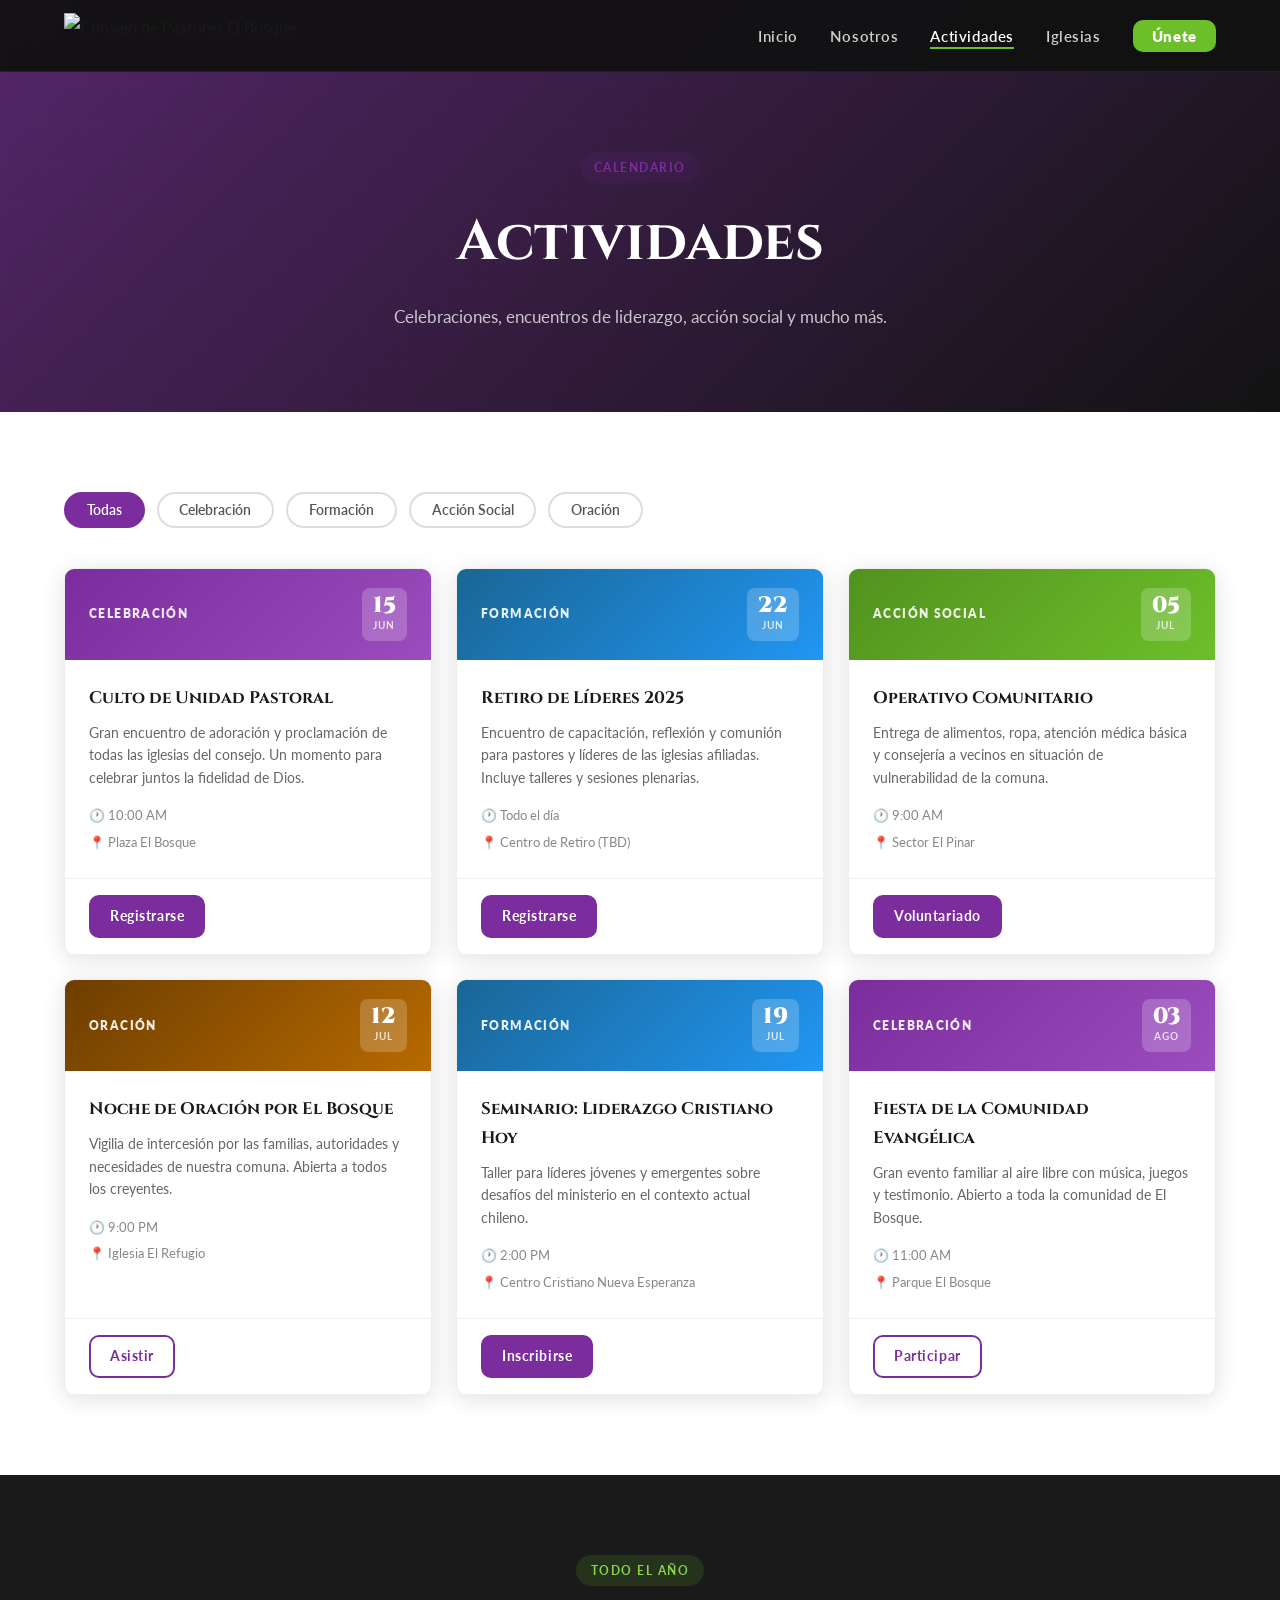
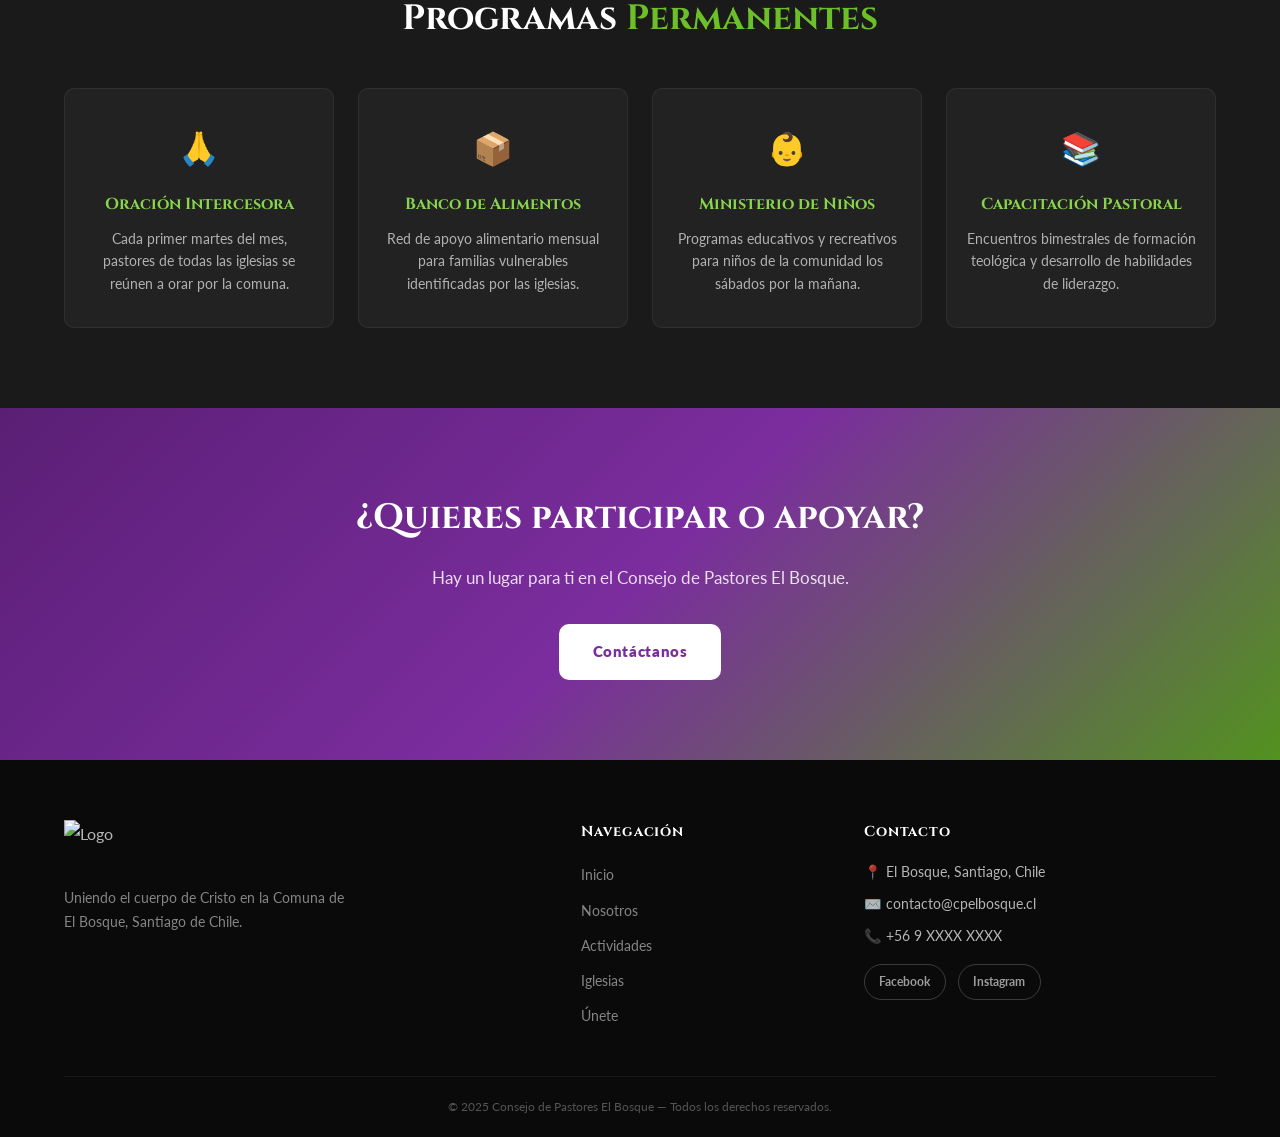
==== actividades.html @ faa2d141 "proyecto base de la pagina web" ====
<!DOCTYPE html>
<html lang="es">
<head>
  <meta charset="UTF-8" />
  <meta name="viewport" content="width=device-width, initial-scale=1.0"/>
  <title>Actividades | Consejo de Pastores El Bosque</title>
  <link rel="stylesheet" href="styles.css" />
  <link href="https://fonts.googleapis.com/css2?family=Cinzel:wght@400;700;900&family=Lato:wght@300;400;700&display=swap" rel="stylesheet"/>
</head>
<body>

  <nav class="navbar" id="navbar">
    <div class="nav-container">
      <a href="index.html" class="nav-logo">
        <img src="logo.png" alt="Consejo de Pastores El Bosque" />
      </a>
      <button class="hamburger" id="hamburger" aria-label="Menú">
        <span></span><span></span><span></span>
      </button>
      <ul class="nav-links" id="nav-links">
        <li><a href="index.html">Inicio</a></li>
        <li><a href="nosotros.html">Nosotros</a></li>
        <li><a href="actividades.html" class="active">Actividades</a></li>
        <li><a href="iglesias.html">Iglesias</a></li>
        <li><a href="unete.html" class="nav-cta">Únete</a></li>
      </ul>
    </div>
  </nav>

  <section class="page-hero">
    <div class="page-hero-overlay"></div>
    <div class="page-hero-content">
      <span class="tag">Calendario</span>
      <h1>Actividades</h1>
      <p>Celebraciones, encuentros de liderazgo, acción social y mucho más.</p>
    </div>
  </section>

  <!-- FILTROS -->
  <section class="section-pad">
    <div class="container">
      <div class="filtros">
        <button class="filtro-btn active" data-filter="all">Todas</button>
        <button class="filtro-btn" data-filter="celebracion">Celebración</button>
        <button class="filtro-btn" data-filter="formacion">Formación</button>
        <button class="filtro-btn" data-filter="social">Acción Social</button>
        <button class="filtro-btn" data-filter="oracion">Oración</button>
      </div>

      <div class="actividades-grid" id="actividades-grid">

        <article class="act-card" data-cat="celebracion">
          <div class="act-header celebracion">
            <span class="act-tipo">Celebración</span>
            <div class="act-fecha-badge">
              <span class="dia">15</span>
              <span class="mes">JUN</span>
            </div>
          </div>
          <div class="act-body">
            <h3>Culto de Unidad Pastoral</h3>
            <p>Gran encuentro de adoración y proclamación de todas las iglesias del consejo. Un momento para celebrar juntos la fidelidad de Dios.</p>
            <div class="act-meta">
              <span>🕐 10:00 AM</span>
              <span>📍 Plaza El Bosque</span>
            </div>
          </div>
          <div class="act-footer">
            <a href="unete.html" class="btn btn-sm btn-primary">Registrarse</a>
          </div>
        </article>

        <article class="act-card" data-cat="formacion">
          <div class="act-header formacion">
            <span class="act-tipo">Formación</span>
            <div class="act-fecha-badge">
              <span class="dia">22</span>
              <span class="mes">JUN</span>
            </div>
          </div>
          <div class="act-body">
            <h3>Retiro de Líderes 2025</h3>
            <p>Encuentro de capacitación, reflexión y comunión para pastores y líderes de las iglesias afiliadas. Incluye talleres y sesiones plenarias.</p>
            <div class="act-meta">
              <span>🕐 Todo el día</span>
              <span>📍 Centro de Retiro (TBD)</span>
            </div>
          </div>
          <div class="act-footer">
            <a href="unete.html" class="btn btn-sm btn-primary">Registrarse</a>
          </div>
        </article>

        <article class="act-card" data-cat="social">
          <div class="act-header social">
            <span class="act-tipo">Acción Social</span>
            <div class="act-fecha-badge">
              <span class="dia">05</span>
              <span class="mes">JUL</span>
            </div>
          </div>
          <div class="act-body">
            <h3>Operativo Comunitario</h3>
            <p>Entrega de alimentos, ropa, atención médica básica y consejería a vecinos en situación de vulnerabilidad de la comuna.</p>
            <div class="act-meta">
              <span>🕐 9:00 AM</span>
              <span>📍 Sector El Pinar</span>
            </div>
          </div>
          <div class="act-footer">
            <a href="unete.html" class="btn btn-sm btn-primary">Voluntariado</a>
          </div>
        </article>

        <article class="act-card" data-cat="oracion">
          <div class="act-header oracion">
            <span class="act-tipo">Oración</span>
            <div class="act-fecha-badge">
              <span class="dia">12</span>
              <span class="mes">JUL</span>
            </div>
          </div>
          <div class="act-body">
            <h3>Noche de Oración por El Bosque</h3>
            <p>Vigilia de intercesión por las familias, autoridades y necesidades de nuestra comuna. Abierta a todos los creyentes.</p>
            <div class="act-meta">
              <span>🕐 9:00 PM</span>
              <span>📍 Iglesia El Refugio</span>
            </div>
          </div>
          <div class="act-footer">
            <a href="unete.html" class="btn btn-sm btn-outline">Asistir</a>
          </div>
        </article>

        <article class="act-card" data-cat="formacion">
          <div class="act-header formacion">
            <span class="act-tipo">Formación</span>
            <div class="act-fecha-badge">
              <span class="dia">19</span>
              <span class="mes">JUL</span>
            </div>
          </div>
          <div class="act-body">
            <h3>Seminario: Liderazgo Cristiano Hoy</h3>
            <p>Taller para líderes jóvenes y emergentes sobre desafíos del ministerio en el contexto actual chileno.</p>
            <div class="act-meta">
              <span>🕐 2:00 PM</span>
              <span>📍 Centro Cristiano Nueva Esperanza</span>
            </div>
          </div>
          <div class="act-footer">
            <a href="unete.html" class="btn btn-sm btn-primary">Inscribirse</a>
          </div>
        </article>

        <article class="act-card" data-cat="celebracion">
          <div class="act-header celebracion">
            <span class="act-tipo">Celebración</span>
            <div class="act-fecha-badge">
              <span class="dia">03</span>
              <span class="mes">AGO</span>
            </div>
          </div>
          <div class="act-body">
            <h3>Fiesta de la Comunidad Evangélica</h3>
            <p>Gran evento familiar al aire libre con música, juegos y testimonio. Abierto a toda la comunidad de El Bosque.</p>
            <div class="act-meta">
              <span>🕐 11:00 AM</span>
              <span>📍 Parque El Bosque</span>
            </div>
          </div>
          <div class="act-footer">
            <a href="unete.html" class="btn btn-sm btn-outline">Participar</a>
          </div>
        </article>

      </div>
    </div>
  </section>

  <!-- PROGRAMAS PERMANENTES -->
  <section class="section-pad dark-section">
    <div class="container">
      <div class="section-header">
        <span class="tag">Todo el año</span>
        <h2>Programas <span class="green">Permanentes</span></h2>
      </div>
      <div class="programas-grid">
        <div class="programa-item">
          <div class="programa-icon">🙏</div>
          <h3>Oración Intercesora</h3>
          <p>Cada primer martes del mes, pastores de todas las iglesias se reúnen a orar por la comuna.</p>
        </div>
        <div class="programa-item">
          <div class="programa-icon">📦</div>
          <h3>Banco de Alimentos</h3>
          <p>Red de apoyo alimentario mensual para familias vulnerables identificadas por las iglesias.</p>
        </div>
        <div class="programa-item">
          <div class="programa-icon">👶</div>
          <h3>Ministerio de Niños</h3>
          <p>Programas educativos y recreativos para niños de la comunidad los sábados por la mañana.</p>
        </div>
        <div class="programa-item">
          <div class="programa-icon">📚</div>
          <h3>Capacitación Pastoral</h3>
          <p>Encuentros bimestrales de formación teológica y desarrollo de habilidades de liderazgo.</p>
        </div>
      </div>
    </div>
  </section>

  <section class="cta-section">
    <div class="cta-bg"></div>
    <div class="cta-content">
      <h2>¿Quieres participar o apoyar?</h2>
      <p>Hay un lugar para ti en el Consejo de Pastores El Bosque.</p>
      <a href="unete.html" class="btn btn-white">Contáctanos</a>
    </div>
  </section>

  <footer class="footer">
    <div class="container">
      <div class="footer-grid">
        <div class="footer-brand">
          <img src="logo.png" alt="Logo" class="footer-logo"/>
          <p>Uniendo el cuerpo de Cristo en la Comuna de El Bosque, Santiago de Chile.</p>
        </div>
        <div class="footer-links">
          <h4>Navegación</h4>
          <ul>
            <li><a href="index.html">Inicio</a></li>
            <li><a href="nosotros.html">Nosotros</a></li>
            <li><a href="actividades.html">Actividades</a></li>
            <li><a href="iglesias.html">Iglesias</a></li>
            <li><a href="unete.html">Únete</a></li>
          </ul>
        </div>
        <div class="footer-contact">
          <h4>Contacto</h4>
          <p>📍 El Bosque, Santiago, Chile</p>
          <p>✉️ contacto@cpelbosque.cl</p>
          <p>📞 +56 9 XXXX XXXX</p>
          <div class="social-links">
            <a href="#" class="social-btn">Facebook</a>
            <a href="#" class="social-btn">Instagram</a>
          </div>
        </div>
      </div>
      <div class="footer-bottom">
        <p>© 2025 Consejo de Pastores El Bosque — Todos los derechos reservados.</p>
      </div>
    </div>
  </footer>

  <script src="main.js"></script>
</body>
</html>
---- styles.css ----
/* =============================================
   CONSEJO DE PASTORES EL BOSQUE
   styles.css — Hoja de estilos principal
   ============================================= */

/* ---- VARIABLES ---- */
:root {
  --purple: #7B2D9E;
  --purple-dark: #5a1f75;
  --purple-light: #9b4dbe;
  --green: #6DBF2A;
  --green-dark: #52921f;
  --green-light: #89d44d;
  --black: #111111;
  --dark: #1a1a1a;
  --dark-card: #222222;
  --grey: #888888;
  --light-grey: #f4f4f4;
  --white: #ffffff;
  --font-display: 'Cinzel', serif;
  --font-body: 'Lato', sans-serif;
  --radius: 10px;
  --shadow: 0 4px 24px rgba(0,0,0,0.12);
  --shadow-lg: 0 12px 48px rgba(0,0,0,0.18);
  --transition: all 0.3s ease;
  --max-w: 1200px;
  --nav-h: 72px;
}

/* ---- RESET & BASE ---- */
*, *::before, *::after { box-sizing: border-box; margin: 0; padding: 0; }
html { scroll-behavior: smooth; }
body {
  font-family: var(--font-body);
  color: var(--dark);
  background: var(--white);
  line-height: 1.7;
  overflow-x: hidden;
}
img { max-width: 100%; display: block; }
a { text-decoration: none; color: inherit; }
ul { list-style: none; }
input, textarea, select, button { font-family: var(--font-body); }

/* ---- UTILITY ---- */
.container { max-width: var(--max-w); margin: 0 auto; padding: 0 1.5rem; }
.section-pad { padding: 80px 0; }
.dark-section { background: var(--dark); color: var(--white); }
.dark-section .tag { background: rgba(109,191,42,0.15); color: var(--green-light); }
.dark-section h2 { color: var(--white); }
.center-btn { text-align: center; margin-top: 2.5rem; }
.purple { color: var(--purple); }
.green { color: var(--green); }
.footnote-text { color: var(--grey); font-size: .95rem; }
.link-inline { color: var(--purple); font-weight: 700; }
.link-inline:hover { text-decoration: underline; }
.small { font-size: .85rem; opacity: .7; }

/* ---- TAG ---- */
.tag {
  display: inline-block;
  background: rgba(123,45,158,0.1);
  color: var(--purple);
  font-size: .78rem;
  font-weight: 700;
  letter-spacing: .12em;
  text-transform: uppercase;
  padding: .3rem .9rem;
  border-radius: 999px;
  margin-bottom: .75rem;
}

/* ---- SECTION HEADER ---- */
.section-header { text-align: center; margin-bottom: 3rem; }
.section-header h2 { font-family: var(--font-display); font-size: 2.2rem; line-height: 1.2; margin-bottom: .75rem; }
.section-header p { color: var(--grey); max-width: 560px; margin: 0 auto; }
.dark-section .section-header p { color: #aaa; }

/* ---- BUTTONS ---- */
.btn {
  display: inline-block;
  padding: .8rem 2rem;
  border-radius: var(--radius);
  font-weight: 700;
  font-size: .95rem;
  letter-spacing: .04em;
  transition: var(--transition);
  cursor: pointer;
  border: 2px solid transparent;
}
.btn-primary { background: var(--purple); color: var(--white); border-color: var(--purple); }
.btn-primary:hover { background: var(--purple-dark); border-color: var(--purple-dark); transform: translateY(-2px); box-shadow: 0 6px 20px rgba(123,45,158,.35); }
.btn-outline { background: transparent; color: var(--purple); border-color: var(--purple); }
.btn-outline:hover { background: var(--purple); color: var(--white); transform: translateY(-2px); }
.btn-outline-light { background: transparent; color: var(--white); border-color: var(--white); }
.btn-outline-light:hover { background: var(--white); color: var(--dark); transform: translateY(-2px); }
.btn-white { background: var(--white); color: var(--purple); border-color: var(--white); font-weight: 800; }
.btn-white:hover { background: var(--green); color: var(--white); border-color: var(--green); transform: translateY(-2px); }
.btn-sm { padding: .5rem 1.2rem; font-size: .85rem; }
.btn-large { padding: 1rem 2.8rem; font-size: 1.05rem; }

/* ---- NAVBAR ---- */
.navbar {
  position: fixed; top: 0; left: 0; right: 0; z-index: 1000;
  height: var(--nav-h);
  background: rgba(17,17,17,0.95);
  backdrop-filter: blur(12px);
  border-bottom: 1px solid rgba(255,255,255,0.06);
  transition: var(--transition);
}
.navbar.scrolled { background: rgba(17,17,17,0.98); box-shadow: 0 2px 20px rgba(0,0,0,.4); }
.nav-container {
  max-width: var(--max-w);
  margin: 0 auto; padding: 0 1.5rem;
  height: 100%;
  display: flex; align-items: center; justify-content: space-between;
}
.nav-logo img { height: 46px; width: auto; }
.nav-links { display: flex; align-items: center; gap: 2rem; }
.nav-links a {
  color: rgba(255,255,255,.8);
  font-size: .92rem;
  font-weight: 600;
  letter-spacing: .04em;
  transition: var(--transition);
  position: relative;
}
.nav-links a::after {
  content: ''; position: absolute; bottom: -4px; left: 0; right: 0;
  height: 2px; background: var(--green);
  transform: scaleX(0); transition: transform .25s ease;
}
.nav-links a:hover, .nav-links a.active { color: var(--white); }
.nav-links a:hover::after, .nav-links a.active::after { transform: scaleX(1); }
.nav-links .nav-cta {
  background: var(--green); color: var(--white) !important;
  padding: .45rem 1.2rem; border-radius: var(--radius);
  font-weight: 800;
}
.nav-links .nav-cta::after { display: none; }
.nav-links .nav-cta:hover { background: var(--green-dark); transform: translateY(-1px); }
.hamburger { display: none; flex-direction: column; gap: 5px; cursor: pointer; background: none; border: none; padding: .4rem; }
.hamburger span { display: block; width: 24px; height: 2px; background: var(--white); border-radius: 2px; transition: var(--transition); }
.hamburger.open span:nth-child(1) { transform: rotate(45deg) translate(5px,5px); }
.hamburger.open span:nth-child(2) { opacity: 0; }
.hamburger.open span:nth-child(3) { transform: rotate(-45deg) translate(5px,-5px); }

/* ---- HERO ---- */
.hero {
  min-height: 100vh;
  position: relative;
  display: flex; align-items: center; justify-content: center;
  overflow: hidden;
  padding-top: var(--nav-h);
}
.hero-bg {
  position: absolute; inset: 0;
  background: linear-gradient(135deg, #0d0d0d 0%, #1a0a26 50%, #0a1a05 100%);
}
/* Subtle cross pattern */
.hero-bg::before {
  content: '';
  position: absolute; inset: 0;
  background-image: 
    linear-gradient(rgba(123,45,158,.04) 1px, transparent 1px),
    linear-gradient(90deg, rgba(123,45,158,.04) 1px, transparent 1px);
  background-size: 60px 60px;
}
.hero-overlay {
  position: absolute; inset: 0;
  background: radial-gradient(ellipse at 70% 50%, rgba(123,45,158,0.2) 0%, transparent 60%),
              radial-gradient(ellipse at 20% 80%, rgba(109,191,42,0.15) 0%, transparent 55%);
}
.hero-content {
  position: relative; z-index: 2;
  text-align: center;
  color: var(--white);
  padding: 2rem 1.5rem;
  max-width: 800px;
}
.hero-pre {
  font-size: .9rem; letter-spacing: .2em; text-transform: uppercase;
  color: var(--green-light); font-weight: 700; margin-bottom: .5rem;
}
.hero-title {
  font-family: var(--font-display);
  font-size: clamp(2.5rem, 7vw, 5rem);
  line-height: 1.1;
  margin-bottom: 1.5rem;
  font-weight: 900;
}
.hero-sub {
  font-size: 1.1rem; color: rgba(255,255,255,.7); margin-bottom: 2.5rem;
  font-weight: 300; line-height: 1.8;
}
.hero-btns { display: flex; gap: 1rem; justify-content: center; flex-wrap: wrap; }
.hero-scroll {
  position: absolute; bottom: 2rem; left: 50%; transform: translateX(-50%);
  z-index: 2; display: flex; flex-direction: column; align-items: center; gap: .5rem;
  color: rgba(255,255,255,.4); font-size: .75rem; letter-spacing: .15em;
  text-transform: uppercase;
}
.hero-scroll span {
  display: block; width: 1px; height: 40px;
  background: linear-gradient(to bottom, var(--green), transparent);
  animation: scrollAnim 2s ease-in-out infinite;
}
@keyframes scrollAnim { 0%,100%{ opacity:.4; transform: scaleY(.8); } 50%{ opacity:1; transform: scaleY(1); } }

/* ---- ANIMATE ---- */
.animate-up { opacity: 0; transform: translateY(30px); animation: fadeUp .7s forwards; }
.delay-1 { animation-delay: .15s; }
.delay-2 { animation-delay: .3s; }
.delay-3 { animation-delay: .45s; }
@keyframes fadeUp { to { opacity:1; transform: translateY(0); } }

/* ---- STATS ---- */
.stats {
  background: var(--purple);
  padding: 2.5rem 1.5rem;
}
.stats-grid {
  max-width: var(--max-w); margin: 0 auto;
  display: grid; grid-template-columns: repeat(4, 1fr);
  gap: 1rem; text-align: center;
}
.stat-item { color: var(--white); }
.stat-number {
  display: block; font-family: var(--font-display);
  font-size: 2.8rem; font-weight: 900; color: var(--green-light);
  line-height: 1;
}
.stat-item p { font-size: .85rem; opacity: .8; margin-top: .4rem; letter-spacing: .06em; text-transform: uppercase; }

/* ---- MISION ---- */
.mision-grid { display: grid; grid-template-columns: 1fr 1fr; gap: 5rem; align-items: center; }
.mision-text h2 { font-family: var(--font-display); font-size: 2rem; margin-bottom: 1rem; line-height: 1.25; }
.mision-text p { color: #555; margin-bottom: 1rem; }
.mision-text .btn { margin-top: 1rem; }
.mision-visual { display: flex; flex-direction: column; gap: 1rem; }
.mision-card {
  background: var(--white); border: 1px solid #eee;
  border-radius: var(--radius); padding: 1.5rem;
  display: flex; align-items: flex-start; gap: 1rem;
  box-shadow: var(--shadow); transition: var(--transition);
}
.mision-card:hover { transform: translateX(6px); border-left: 3px solid var(--purple); }
.card-2:hover { border-left-color: var(--green); }
.card-icon { font-size: 1.6rem; flex-shrink: 0; }
.mision-card h3 { font-family: var(--font-display); font-size: 1rem; margin-bottom: .3rem; color: var(--purple); }
.card-2 h3 { color: var(--green-dark); }
.mision-card p { font-size: .9rem; color: #666; }

/* ---- EVENTOS ---- */
.eventos-grid { display: grid; grid-template-columns: repeat(3, 1fr); gap: 1.5rem; }
.evento-card {
  background: rgba(255,255,255,.05); border: 1px solid rgba(255,255,255,.08);
  border-radius: var(--radius); padding: 1.8rem;
  display: flex; gap: 1.2rem; align-items: flex-start;
  transition: var(--transition);
}
.evento-card:hover { background: rgba(255,255,255,.08); transform: translateY(-3px); }
.evento-fecha {
  flex-shrink: 0; text-align: center; background: var(--purple);
  border-radius: 8px; padding: .8rem .9rem; min-width: 60px;
}
.evento-fecha .dia { display: block; font-family: var(--font-display); font-size: 1.8rem; font-weight: 900; color: var(--white); line-height: 1; }
.evento-fecha .mes { display: block; font-size: .7rem; font-weight: 700; color: var(--green-light); letter-spacing: .1em; margin-top: .2rem; }
.evento-tipo { font-size: .72rem; font-weight: 700; letter-spacing: .1em; text-transform: uppercase; color: var(--green-light); }
.evento-info h3 { font-family: var(--font-display); font-size: 1.05rem; color: var(--white); margin: .3rem 0 .5rem; }
.evento-info p { font-size: .88rem; color: rgba(255,255,255,.6); margin-bottom: .8rem; }
.link-arrow { font-size: .85rem; font-weight: 700; color: var(--green-light); transition: var(--transition); }
.link-arrow:hover { gap: .5rem; color: var(--green); }

/* ---- IGLESIAS PREVIEW ---- */
.iglesias-logos { display: flex; flex-wrap: wrap; justify-content: center; gap: 2rem; margin-bottom: 2rem; }
.iglesia-item { text-align: center; width: 120px; }
.iglesia-circle {
  width: 80px; height: 80px; border-radius: 50%;
  background: linear-gradient(135deg, var(--purple), var(--green));
  display: flex; align-items: center; justify-content: center;
  font-family: var(--font-display); font-size: 1.2rem; font-weight: 900;
  color: var(--white); margin: 0 auto 0.6rem;
  transition: var(--transition);
}
.iglesia-item:hover .iglesia-circle { transform: scale(1.08); box-shadow: 0 6px 24px rgba(123,45,158,.35); }
.iglesia-item p { font-size: .8rem; color: #666; line-height: 1.4; }

/* ---- CTA SECTION ---- */
.cta-section {
  position: relative; text-align: center;
  padding: 80px 1.5rem;
  overflow: hidden;
}
.cta-bg {
  position: absolute; inset: 0;
  background: linear-gradient(135deg, var(--purple-dark) 0%, var(--purple) 50%, var(--green-dark) 100%);
}
.cta-content { position: relative; z-index: 1; color: var(--white); max-width: 600px; margin: 0 auto; }
.cta-content h2 { font-family: var(--font-display); font-size: 2.2rem; margin-bottom: 1rem; }
.cta-content p { opacity: .85; margin-bottom: 2rem; font-size: 1.05rem; }

/* ---- PAGE HERO ---- */
.page-hero {
  position: relative; padding: calc(var(--nav-h) + 80px) 1.5rem 80px;
  text-align: center; overflow: hidden;
  background: var(--dark);
  min-height: 40vh; display: flex; align-items: center; justify-content: center;
}
.page-hero-overlay {
  position: absolute; inset: 0;
  background: linear-gradient(135deg, rgba(123,45,158,.6) 0%, rgba(17,17,17,.85) 100%);
}
.page-hero::before {
  content: '';
  position: absolute; inset: 0;
  background-image: linear-gradient(rgba(255,255,255,.02) 1px, transparent 1px),
                    linear-gradient(90deg, rgba(255,255,255,.02) 1px, transparent 1px);
  background-size: 40px 40px;
}
.page-hero-content { position: relative; z-index: 1; color: var(--white); max-width: 640px; }
.page-hero-content h1 { font-family: var(--font-display); font-size: clamp(2.2rem, 6vw, 3.5rem); margin-bottom: .8rem; }
.page-hero-content p { opacity: .75; font-size: 1.05rem; }

/* ---- TWO COL ---- */
.two-col { display: grid; grid-template-columns: 1fr 1fr; gap: 5rem; align-items: start; }
.two-col h2 { font-family: var(--font-display); font-size: 2rem; margin-bottom: 1rem; line-height: 1.25; }
.two-col p { color: #555; margin-bottom: 1rem; }
.two-col .btn { margin-top: 1rem; }

/* ---- TIMELINE ---- */
.timeline { position: relative; padding-left: 2rem; }
.timeline::before { content: ''; position: absolute; left: .6rem; top: 0; bottom: 0; width: 2px; background: linear-gradient(to bottom, var(--purple), var(--green)); }
.tl-item { position: relative; margin-bottom: 2rem; }
.tl-dot {
  position: absolute; left: -1.97rem; top: .4rem;
  width: 14px; height: 14px; border-radius: 50%;
  background: var(--purple); border: 2px solid var(--white);
  box-shadow: 0 0 0 3px rgba(123,45,158,.3);
}
.tl-year { font-size: .8rem; font-weight: 800; color: var(--green-dark); letter-spacing: .08em; }
.tl-content h4 { font-family: var(--font-display); font-size: 1rem; margin: .2rem 0 .3rem; }
.tl-content p { font-size: .88rem; color: #666; }

/* ---- MVV ---- */
.mvv-grid { display: grid; grid-template-columns: repeat(3, 1fr); gap: 1.5rem; }
.mvv-card {
  background: rgba(255,255,255,.05); border: 1px solid rgba(255,255,255,.08);
  border-radius: var(--radius); padding: 2rem; text-align: center;
  transition: var(--transition);
}
.mvv-card.featured {
  border-color: var(--green); background: rgba(109,191,42,.08);
  transform: scale(1.03);
}
.mvv-card:hover { transform: translateY(-4px); }
.mvv-card.featured:hover { transform: scale(1.03) translateY(-4px); }
.mvv-icon { font-size: 2.2rem; margin-bottom: 1rem; }
.mvv-card h3 { font-family: var(--font-display); font-size: 1.1rem; color: var(--green-light); margin-bottom: .75rem; }
.mvv-card p { font-size: .9rem; color: rgba(255,255,255,.7); line-height: 1.7; }
.values-list li { color: rgba(255,255,255,.8); font-size: .9rem; padding: .25rem 0; text-align: left; }

/* ---- TEAM ---- */
.team-grid { display: grid; grid-template-columns: repeat(4, 1fr); gap: 1.5rem; }
.team-card {
  text-align: center; padding: 2rem 1rem;
  border: 1px solid #eee; border-radius: var(--radius);
  transition: var(--transition); background: var(--white);
}
.team-card:hover { box-shadow: var(--shadow-lg); transform: translateY(-4px); }
.team-avatar {
  width: 80px; height: 80px; border-radius: 50%; margin: 0 auto 1rem;
  display: flex; align-items: center; justify-content: center;
  font-family: var(--font-display); font-size: 1.8rem; font-weight: 900; color: var(--white);
}
.team-card h3 { font-family: var(--font-display); font-size: .95rem; margin-bottom: .3rem; }
.team-rol {
  display: inline-block; font-size: .75rem; font-weight: 700;
  color: var(--green-dark); background: rgba(109,191,42,.12);
  padding: .2rem .7rem; border-radius: 999px; margin-bottom: .75rem; letter-spacing: .06em;
}
.team-card p { font-size: .85rem; color: #777; line-height: 1.6; }

/* ---- ACTIVITIES ---- */
.filtros { display: flex; gap: .75rem; flex-wrap: wrap; margin-bottom: 2.5rem; }
.filtro-btn {
  padding: .5rem 1.3rem; border-radius: 999px; border: 2px solid #ddd;
  background: none; cursor: pointer; font-weight: 600; font-size: .85rem;
  transition: var(--transition); color: #555;
}
.filtro-btn.active, .filtro-btn:hover {
  background: var(--purple); border-color: var(--purple); color: var(--white);
}
.actividades-grid { display: grid; grid-template-columns: repeat(3, 1fr); gap: 1.5rem; }
.act-card {
  border-radius: var(--radius); overflow: hidden; border: 1px solid #eee;
  background: var(--white); box-shadow: var(--shadow); transition: var(--transition);
  display: flex; flex-direction: column;
}
.act-card:hover { transform: translateY(-5px); box-shadow: var(--shadow-lg); }
.act-card.hidden { display: none; }
.act-header {
  padding: 1.2rem 1.5rem;
  display: flex; justify-content: space-between; align-items: center;
}
.act-header.celebracion { background: linear-gradient(135deg, var(--purple), var(--purple-light)); }
.act-header.formacion { background: linear-gradient(135deg, #1a6695, #2196f3); }
.act-header.social { background: linear-gradient(135deg, var(--green-dark), var(--green)); }
.act-header.oracion { background: linear-gradient(135deg, #6d3e00, #b86a00); }
.act-tipo { font-size: .72rem; font-weight: 800; color: rgba(255,255,255,.9); letter-spacing: .12em; text-transform: uppercase; }
.act-fecha-badge { text-align: center; background: rgba(255,255,255,.2); border-radius: 8px; padding: .4rem .7rem; }
.act-fecha-badge .dia { display: block; font-family: var(--font-display); font-size: 1.4rem; font-weight: 900; color: var(--white); line-height: 1; }
.act-fecha-badge .mes { display: block; font-size: .65rem; font-weight: 700; color: rgba(255,255,255,.8); letter-spacing: .1em; }
.act-body { padding: 1.5rem; flex: 1; }
.act-body h3 { font-family: var(--font-display); font-size: 1.05rem; margin-bottom: .6rem; }
.act-body p { font-size: .88rem; color: #666; margin-bottom: 1rem; line-height: 1.6; }
.act-meta { display: flex; flex-direction: column; gap: .3rem; }
.act-meta span { font-size: .8rem; color: #888; }
.act-footer { padding: 1rem 1.5rem; border-top: 1px solid #f0f0f0; }
.programas-grid { display: grid; grid-template-columns: repeat(4, 1fr); gap: 1.5rem; }
.programa-item {
  text-align: center; padding: 2rem 1.2rem;
  background: rgba(255,255,255,.04); border: 1px solid rgba(255,255,255,.06);
  border-radius: var(--radius); transition: var(--transition);
}
.programa-item:hover { background: rgba(255,255,255,.08); transform: translateY(-3px); }
.programa-icon { font-size: 2rem; margin-bottom: 1rem; }
.programa-item h3 { font-family: var(--font-display); font-size: 1rem; color: var(--green-light); margin-bottom: .6rem; }
.programa-item p { font-size: .87rem; color: rgba(255,255,255,.65); line-height: 1.6; }

/* ---- IGLESIAS PAGE ---- */
.busqueda-bar { margin-bottom: 2rem; }
.search-input {
  width: 100%; padding: 1rem 1.5rem; border: 2px solid #ddd;
  border-radius: var(--radius); font-size: 1rem; transition: var(--transition);
  outline: none;
}
.search-input:focus { border-color: var(--purple); }
.iglesias-grid { display: grid; grid-template-columns: repeat(3, 1fr); gap: 1.5rem; }
.iglesia-card {
  border-radius: var(--radius); overflow: hidden; border: 1px solid #eee;
  box-shadow: var(--shadow); transition: var(--transition); background: var(--white);
  display: flex; flex-direction: column;
}
.iglesia-card:hover { transform: translateY(-5px); box-shadow: var(--shadow-lg); }
.iglesia-card.hidden { display: none; }
.iglesia-card-header {
  padding: 1.8rem; display: flex; align-items: center; justify-content: center;
}
.iglesia-inicial { font-family: var(--font-display); font-size: 2rem; font-weight: 900; color: var(--white); }
.iglesia-card-body { padding: 1.5rem; flex: 1; }
.iglesia-card-body h3 { font-family: var(--font-display); font-size: 1rem; margin-bottom: .4rem; }
.iglesia-denominacion {
  font-size: .73rem; font-weight: 700; letter-spacing: .1em; text-transform: uppercase;
  color: var(--purple); background: rgba(123,45,158,.08);
  padding: .2rem .6rem; border-radius: 999px; display: inline-block; margin-bottom: .9rem;
}
.iglesia-info p { font-size: .85rem; color: #666; margin-bottom: .3rem; }
.iglesia-card-footer { padding: 1rem 1.5rem; border-top: 1px solid #f0f0f0; }
.mapa-placeholder {
  height: 350px; border-radius: var(--radius);
  background: rgba(255,255,255,.05); border: 2px dashed rgba(255,255,255,.2);
  display: flex; align-items: center; justify-content: center;
}
.mapa-overlay-text { text-align: center; color: rgba(255,255,255,.5); }
.mapa-overlay-text p { font-size: 1.5rem; }
.no-resultados { text-align: center; padding: 3rem; color: #888; }

/* ---- UNETE / FORM ---- */
.formas-grid { display: grid; grid-template-columns: repeat(3, 1fr); gap: 1.5rem; margin-bottom: 3rem; }
.forma-card {
  border: 1px solid #eee; border-radius: var(--radius); padding: 2rem;
  transition: var(--transition); text-align: center; background: var(--white);
}
.forma-card:hover { box-shadow: var(--shadow-lg); transform: translateY(-4px); }
.forma-card.featured { border-color: var(--green); box-shadow: 0 0 0 1px var(--green); }
.forma-icon {
  width: 64px; height: 64px; border-radius: 50%; font-size: 1.6rem;
  display: flex; align-items: center; justify-content: center;
  margin: 0 auto 1.2rem;
}
.purple-bg { background: rgba(123,45,158,.1); }
.green-bg { background: rgba(109,191,42,.15); }
.forma-card h3 { font-family: var(--font-display); font-size: 1.1rem; margin-bottom: .6rem; }
.forma-card p { font-size: .9rem; color: #666; margin-bottom: 1rem; line-height: 1.6; }
.forma-beneficios li { font-size: .83rem; color: #555; text-align: left; padding: .25rem 0; }
.form-container {
  max-width: 760px; margin: 0 auto;
  background: rgba(255,255,255,.04); border: 1px solid rgba(255,255,255,.08);
  border-radius: var(--radius); overflow: hidden;
}
.form-tabs { display: flex; border-bottom: 1px solid rgba(255,255,255,.1); }
.tab-btn {
  flex: 1; padding: 1rem; background: none; border: none;
  color: rgba(255,255,255,.5); cursor: pointer; font-weight: 700;
  font-size: .9rem; transition: var(--transition); letter-spacing: .04em;
}
.tab-btn:hover { color: rgba(255,255,255,.8); background: rgba(255,255,255,.03); }
.tab-btn.active { color: var(--green-light); border-bottom: 2px solid var(--green); background: rgba(109,191,42,.06); }
.contact-form { padding: 2.5rem; }
.tab-content { display: none; }
.tab-content.active { display: block; }
.form-row { display: grid; grid-template-columns: 1fr 1fr; gap: 1.2rem; }
.form-group { margin-bottom: 1.2rem; }
.form-group label { display: block; font-size: .85rem; font-weight: 700; color: rgba(255,255,255,.75); margin-bottom: .4rem; letter-spacing: .04em; }
.form-group input,
.form-group textarea,
.form-group select {
  width: 100%; padding: .8rem 1rem;
  background: rgba(255,255,255,.06); border: 1px solid rgba(255,255,255,.15);
  border-radius: 8px; color: var(--white); font-size: .95rem;
  transition: var(--transition); outline: none;
}
.form-group input::placeholder,
.form-group textarea::placeholder { color: rgba(255,255,255,.3); }
.form-group select option { background: var(--dark); color: var(--white); }
.form-group input:focus,
.form-group textarea:focus,
.form-group select:focus { border-color: var(--green); background: rgba(109,191,42,.06); }
.checkboxes { display: grid; grid-template-columns: 1fr 1fr; gap: .5rem; margin-top: .3rem; }
.checkbox-item { display: flex; align-items: center; gap: .5rem; font-size: .88rem; color: rgba(255,255,255,.75); cursor: pointer; }
.checkbox-item input[type="checkbox"] { accent-color: var(--green); width: 16px; height: 16px; }
.form-submit { text-align: center; padding-top: 1rem; }
.form-disclaimer { font-size: .78rem; color: rgba(255,255,255,.4); margin-top: .75rem; }
.form-success {
  text-align: center; padding: 2rem;
  border-top: 1px solid rgba(255,255,255,.08);
}
.success-icon {
  width: 60px; height: 60px; border-radius: 50%; background: var(--green);
  color: var(--white); font-size: 1.8rem; display: flex; align-items: center; justify-content: center;
  margin: 0 auto 1rem;
}
.form-success h3 { font-family: var(--font-display); color: var(--green-light); margin-bottom: .5rem; }
.form-success p { color: rgba(255,255,255,.6); }
.contacto-info-grid { display: grid; grid-template-columns: repeat(4, 1fr); gap: 1.5rem; }
.contacto-info-item { text-align: center; padding: 2rem 1rem; border: 1px solid #eee; border-radius: var(--radius); transition: var(--transition); }
.contacto-info-item:hover { box-shadow: var(--shadow); transform: translateY(-3px); }
.ci-icon { font-size: 2rem; margin-bottom: .8rem; }
.contacto-info-item h4 { font-family: var(--font-display); font-size: .95rem; color: var(--purple); margin-bottom: .5rem; }
.contacto-info-item p { font-size: .88rem; color: #666; line-height: 1.6; }

/* ---- FOOTER ---- */
.footer { background: #0a0a0a; color: rgba(255,255,255,.7); padding: 60px 0 0; }
.footer-grid { display: grid; grid-template-columns: 2fr 1fr 1.5fr; gap: 3rem; padding-bottom: 2.5rem; }
.footer-logo { height: 50px; margin-bottom: 1rem; }
.footer-brand p { font-size: .88rem; line-height: 1.7; color: rgba(255,255,255,.5); max-width: 280px; }
.footer-links h4,
.footer-contact h4 { font-family: var(--font-display); font-size: .9rem; color: var(--white); margin-bottom: 1rem; letter-spacing: .06em; }
.footer-links ul li { margin-bottom: .5rem; }
.footer-links a { font-size: .88rem; color: rgba(255,255,255,.5); transition: var(--transition); }
.footer-links a:hover { color: var(--green-light); }
.footer-contact p { font-size: .88rem; margin-bottom: .5rem; }
.social-links { display: flex; gap: .75rem; margin-top: 1rem; }
.social-btn {
  padding: .4rem .9rem; border: 1px solid rgba(255,255,255,.2);
  border-radius: 999px; font-size: .78rem; font-weight: 700;
  color: rgba(255,255,255,.6); transition: var(--transition);
}
.social-btn:hover { background: var(--green); border-color: var(--green); color: var(--white); }
.footer-bottom {
  border-top: 1px solid rgba(255,255,255,.06);
  padding: 1.2rem 0; text-align: center;
  font-size: .78rem; color: rgba(255,255,255,.3);
}

/* =============================================
   RESPONSIVE
   ============================================= */
@media (max-width: 1024px) {
  .stats-grid { grid-template-columns: repeat(2, 1fr); }
  .mision-grid, .two-col { grid-template-columns: 1fr; gap: 3rem; }
  .eventos-grid, .actividades-grid, .iglesias-grid { grid-template-columns: repeat(2, 1fr); }
  .mvv-grid, .team-grid, .contacto-info-grid { grid-template-columns: repeat(2, 1fr); }
  .programas-grid { grid-template-columns: repeat(2, 1fr); }
  .footer-grid { grid-template-columns: 1fr 1fr; }
}

@media (max-width: 768px) {
  :root { --nav-h: 60px; }
  .hamburger { display: flex; }
  .nav-links {
    position: fixed; top: var(--nav-h); left: 0; right: 0;
    background: rgba(17,17,17,.98); padding: 1.5rem;
    flex-direction: column; gap: 0;
    transform: translateY(-110%); opacity: 0;
    transition: var(--transition); pointer-events: none;
    border-bottom: 2px solid var(--purple);
  }
  .nav-links.open { transform: translateY(0); opacity: 1; pointer-events: all; }
  .nav-links li { width: 100%; }
  .nav-links a { display: block; padding: .9rem 0; border-bottom: 1px solid rgba(255,255,255,.06); }
  .nav-links .nav-cta { margin-top: 1rem; text-align: center; border-radius: var(--radius); }
  .hero-title { font-size: 2.3rem; }
  .stats-grid { grid-template-columns: repeat(2, 1fr); }
  .eventos-grid, .actividades-grid, .iglesias-grid { grid-template-columns: 1fr; }
  .mvv-grid, .team-grid, .formas-grid, .contacto-info-grid { grid-template-columns: 1fr; }
  .programas-grid { grid-template-columns: 1fr; }
  .form-row { grid-template-columns: 1fr; }
  .footer-grid { grid-template-columns: 1fr; gap: 2rem; }
  .checkboxes { grid-template-columns: 1fr; }
  .mvv-card.featured { transform: none; }
  .section-header h2 { font-size: 1.7rem; }
  .hero-btns { flex-direction: column; align-items: center; }
}

@media (max-width: 480px) {
  .section-pad { padding: 50px 0; }
  .stats-grid { grid-template-columns: repeat(2, 1fr); gap: .5rem; }
  .stat-number { font-size: 2rem; }
  .contact-form { padding: 1.5rem; }
  .form-tabs { flex-direction: column; }
}
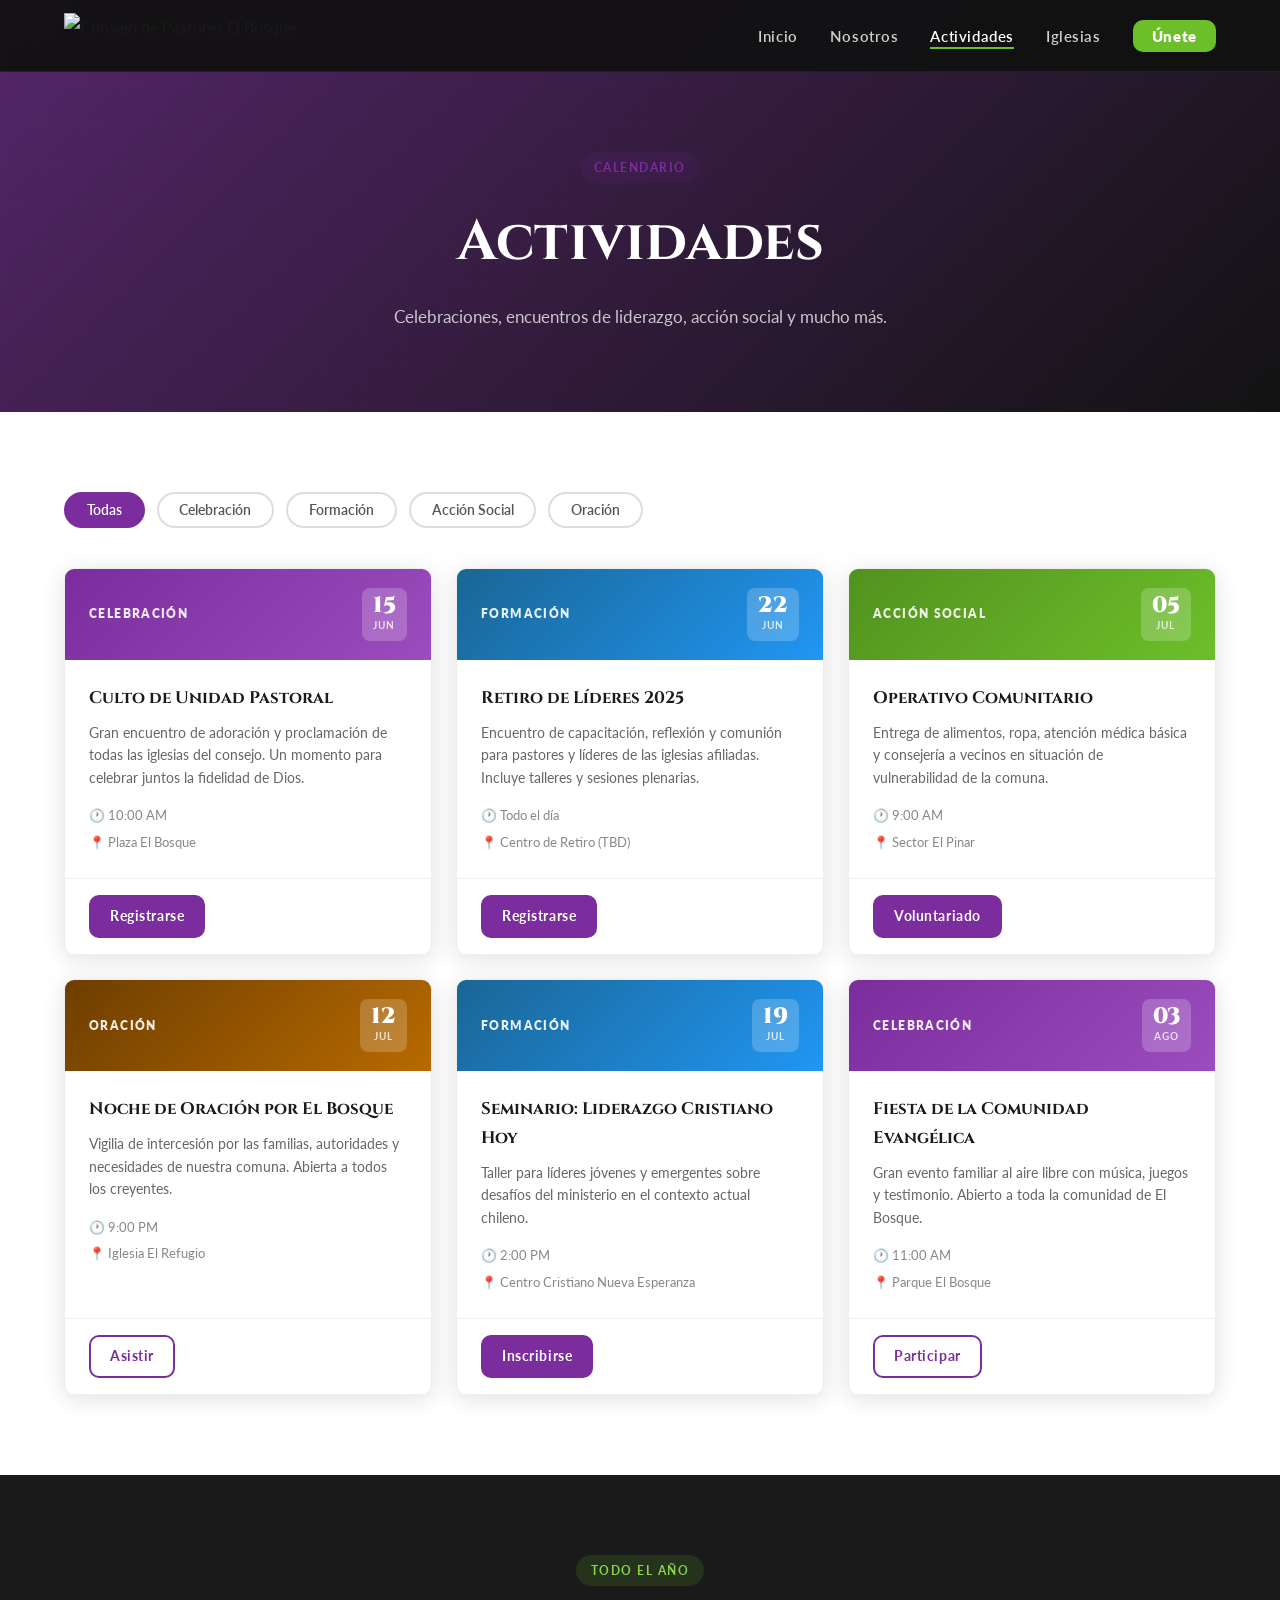
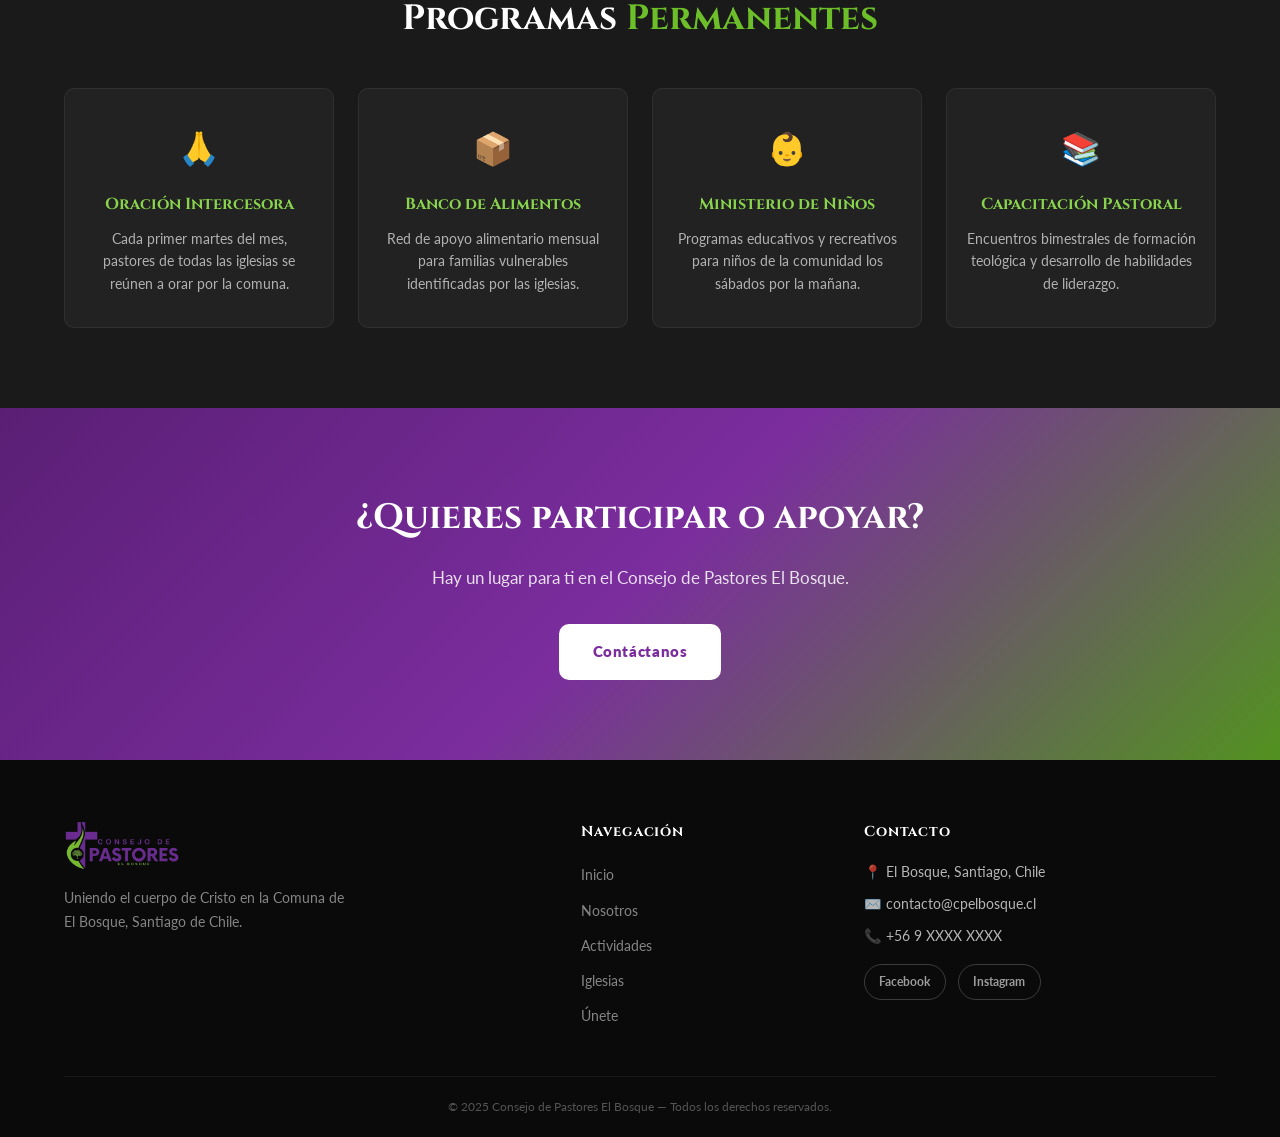
==== commit 815d700b: "se agrego el logo a todos los footer y al inicio en reemplazo de las letras, se hicieron pruebas y t" ====
--- a/actividades.html
+++ b/actividades.html
@@ -224,7 +224,7 @@
     <div class="container">
       <div class="footer-grid">
         <div class="footer-brand">
-          <img src="logo.png" alt="Logo" class="footer-logo"/>
+          <img src="img/logo.png" alt="Logo" class="footer-logo"/>
           <p>Uniendo el cuerpo de Cristo en la Comuna de El Bosque, Santiago de Chile.</p>
         </div>
         <div class="footer-links">
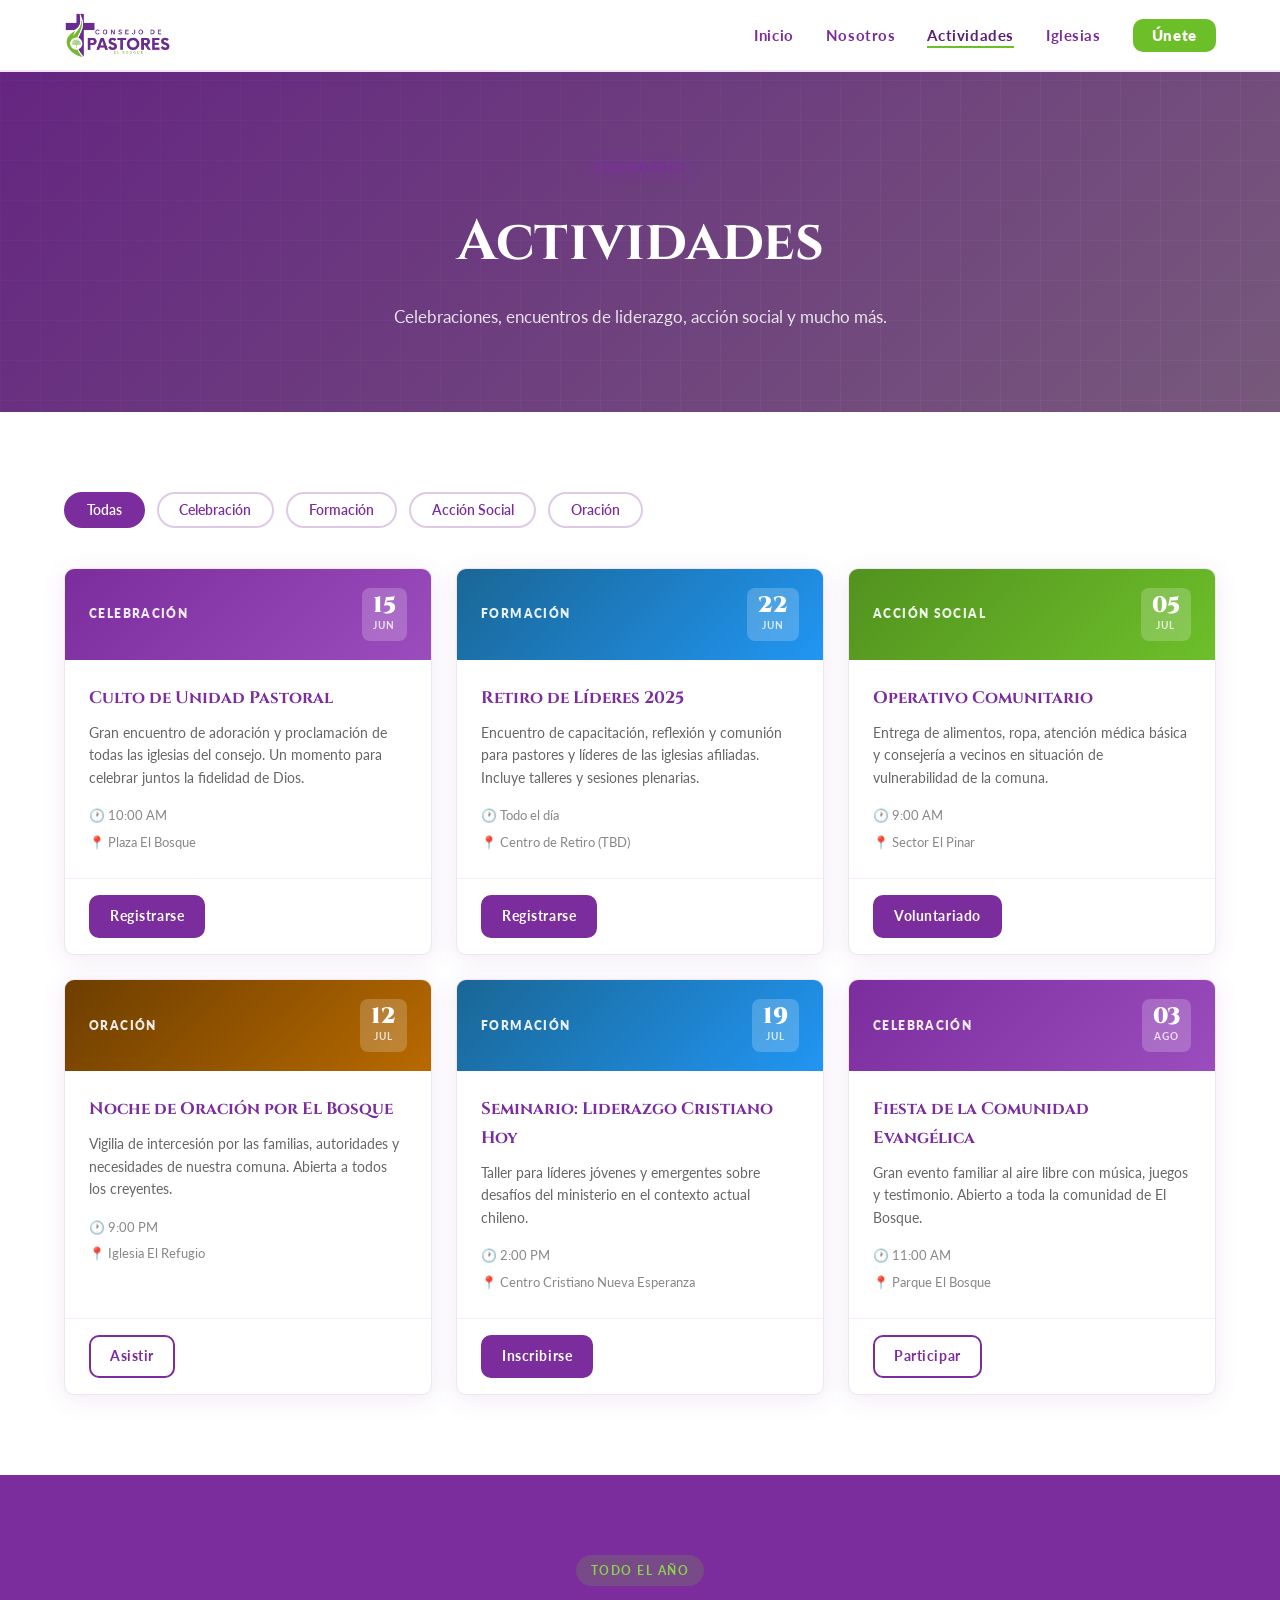
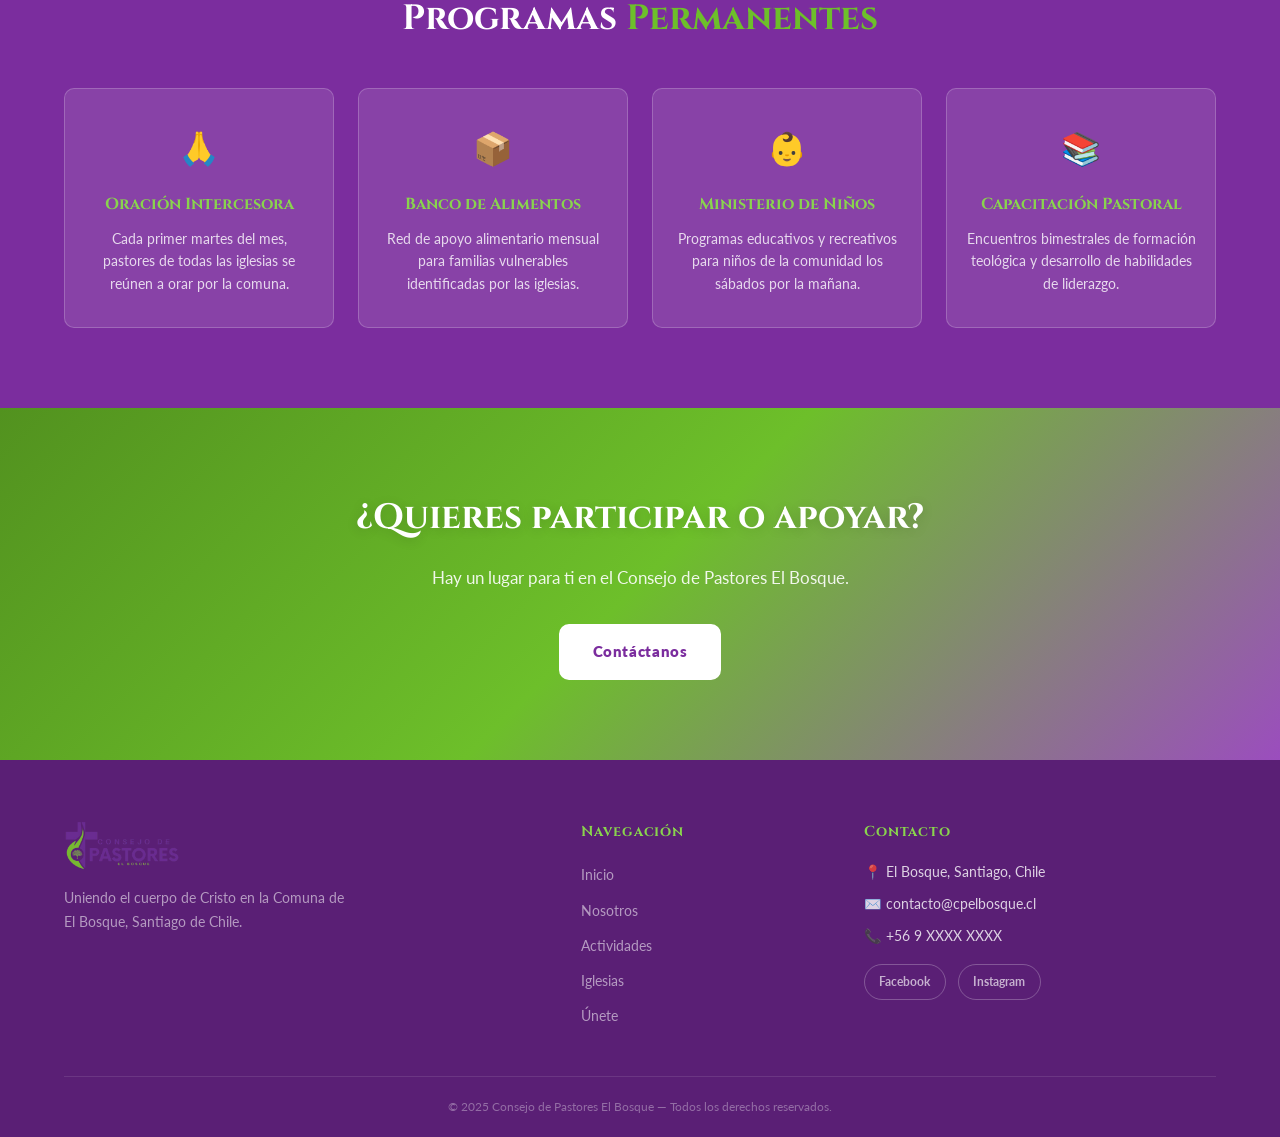
==== commit 00027c63: "cambio de color web" ====
--- a/actividades.html
+++ b/actividades.html
@@ -12,7 +12,7 @@
   <nav class="navbar" id="navbar">
     <div class="nav-container">
       <a href="index.html" class="nav-logo">
-        <img src="logo.png" alt="Consejo de Pastores El Bosque" />
+        <img src="img/logo.png" alt="Consejo de Pastores El Bosque" />
       </a>
       <button class="hamburger" id="hamburger" aria-label="Menú">
         <span></span><span></span><span></span>
@@ -256,4 +256,4 @@
 
   <script src="main.js"></script>
 </body>
-</html>
+</html>
--- a/styles.css
+++ b/styles.css
@@ -1,6 +1,6 @@
 /* =============================================
    CONSEJO DE PASTORES EL BOSQUE
-   styles.css — Hoja de estilos principal
+   styles.css — Tema blanco/morado/verde
    ============================================= */
 
 /* ---- VARIABLES ---- */
@@ -12,16 +12,16 @@
   --green-dark: #52921f;
   --green-light: #89d44d;
   --black: #111111;
-  --dark: #1a1a1a;
-  --dark-card: #222222;
+  --dark: #2a0a3d;          /* morado muy oscuro en lugar de negro */
+  --dark-card: #3d1558;     /* morado oscuro para cards */
   --grey: #888888;
-  --light-grey: #f4f4f4;
+  --light-grey: #f7f3fa;    /* fondo ligeramente lila */
   --white: #ffffff;
   --font-display: 'Cinzel', serif;
   --font-body: 'Lato', sans-serif;
   --radius: 10px;
-  --shadow: 0 4px 24px rgba(0,0,0,0.12);
-  --shadow-lg: 0 12px 48px rgba(0,0,0,0.18);
+  --shadow: 0 4px 24px rgba(123,45,158,0.10);
+  --shadow-lg: 0 12px 48px rgba(123,45,158,0.18);
   --transition: all 0.3s ease;
   --max-w: 1200px;
   --nav-h: 72px;
@@ -45,8 +45,11 @@
 /* ---- UTILITY ---- */
 .container { max-width: var(--max-w); margin: 0 auto; padding: 0 1.5rem; }
 .section-pad { padding: 80px 0; }
-.dark-section { background: var(--dark); color: var(--white); }
-.dark-section .tag { background: rgba(109,191,42,0.15); color: var(--green-light); }
+.dark-section {
+  background: var(--purple);
+  color: var(--white);
+}
+.dark-section .tag { background: rgba(109,191,42,0.2); color: var(--green-light); }
 .dark-section h2 { color: var(--white); }
 .center-btn { text-align: center; margin-top: 2.5rem; }
 .purple { color: var(--purple); }
@@ -74,7 +77,7 @@
 .section-header { text-align: center; margin-bottom: 3rem; }
 .section-header h2 { font-family: var(--font-display); font-size: 2.2rem; line-height: 1.2; margin-bottom: .75rem; }
 .section-header p { color: var(--grey); max-width: 560px; margin: 0 auto; }
-.dark-section .section-header p { color: #aaa; }
+.dark-section .section-header p { color: rgba(255,255,255,.75); }
 
 /* ---- BUTTONS ---- */
 .btn {
@@ -92,8 +95,8 @@
 .btn-primary:hover { background: var(--purple-dark); border-color: var(--purple-dark); transform: translateY(-2px); box-shadow: 0 6px 20px rgba(123,45,158,.35); }
 .btn-outline { background: transparent; color: var(--purple); border-color: var(--purple); }
 .btn-outline:hover { background: var(--purple); color: var(--white); transform: translateY(-2px); }
-.btn-outline-light { background: transparent; color: var(--white); border-color: var(--white); }
-.btn-outline-light:hover { background: var(--white); color: var(--dark); transform: translateY(-2px); }
+.btn-outline-light { background: transparent; color: var(--white); border-color: rgba(255,255,255,.7); }
+.btn-outline-light:hover { background: var(--white); color: var(--purple); transform: translateY(-2px); }
 .btn-white { background: var(--white); color: var(--purple); border-color: var(--white); font-weight: 800; }
 .btn-white:hover { background: var(--green); color: var(--white); border-color: var(--green); transform: translateY(-2px); }
 .btn-sm { padding: .5rem 1.2rem; font-size: .85rem; }
@@ -103,12 +106,12 @@
 .navbar {
   position: fixed; top: 0; left: 0; right: 0; z-index: 1000;
   height: var(--nav-h);
-  background: rgba(17,17,17,0.95);
-  backdrop-filter: blur(12px);
-  border-bottom: 1px solid rgba(255,255,255,0.06);
+  background: var(--white);
+  border-bottom: 2px solid rgba(123,45,158,.12);
+  box-shadow: 0 2px 16px rgba(123,45,158,.08);
   transition: var(--transition);
 }
-.navbar.scrolled { background: rgba(17,17,17,0.98); box-shadow: 0 2px 20px rgba(0,0,0,.4); }
+.navbar.scrolled { box-shadow: 0 4px 24px rgba(123,45,158,.18); }
 .nav-container {
   max-width: var(--max-w);
   margin: 0 auto; padding: 0 1.5rem;
@@ -118,9 +121,9 @@
 .nav-logo img { height: 46px; width: auto; }
 .nav-links { display: flex; align-items: center; gap: 2rem; }
 .nav-links a {
-  color: rgba(255,255,255,.8);
+  color: var(--purple);
   font-size: .92rem;
-  font-weight: 600;
+  font-weight: 700;
   letter-spacing: .04em;
   transition: var(--transition);
   position: relative;
@@ -130,7 +133,7 @@
   height: 2px; background: var(--green);
   transform: scaleX(0); transition: transform .25s ease;
 }
-.nav-links a:hover, .nav-links a.active { color: var(--white); }
+.nav-links a:hover, .nav-links a.active { color: var(--purple-dark); }
 .nav-links a:hover::after, .nav-links a.active::after { transform: scaleX(1); }
 .nav-links .nav-cta {
   background: var(--green); color: var(--white) !important;
@@ -140,7 +143,7 @@
 .nav-links .nav-cta::after { display: none; }
 .nav-links .nav-cta:hover { background: var(--green-dark); transform: translateY(-1px); }
 .hamburger { display: none; flex-direction: column; gap: 5px; cursor: pointer; background: none; border: none; padding: .4rem; }
-.hamburger span { display: block; width: 24px; height: 2px; background: var(--white); border-radius: 2px; transition: var(--transition); }
+.hamburger span { display: block; width: 24px; height: 2px; background: var(--purple); border-radius: 2px; transition: var(--transition); }
 .hamburger.open span:nth-child(1) { transform: rotate(45deg) translate(5px,5px); }
 .hamburger.open span:nth-child(2) { opacity: 0; }
 .hamburger.open span:nth-child(3) { transform: rotate(-45deg) translate(5px,-5px); }
@@ -155,21 +158,20 @@
 }
 .hero-bg {
   position: absolute; inset: 0;
-  background: linear-gradient(135deg, #0d0d0d 0%, #1a0a26 50%, #0a1a05 100%);
-}
-/* Subtle cross pattern */
+  background: linear-gradient(135deg, var(--purple-dark) 0%, var(--purple) 55%, var(--green-dark) 100%);
+}
 .hero-bg::before {
   content: '';
   position: absolute; inset: 0;
-  background-image: 
-    linear-gradient(rgba(123,45,158,.04) 1px, transparent 1px),
-    linear-gradient(90deg, rgba(123,45,158,.04) 1px, transparent 1px);
+  background-image:
+    linear-gradient(rgba(255,255,255,.05) 1px, transparent 1px),
+    linear-gradient(90deg, rgba(255,255,255,.05) 1px, transparent 1px);
   background-size: 60px 60px;
 }
 .hero-overlay {
   position: absolute; inset: 0;
-  background: radial-gradient(ellipse at 70% 50%, rgba(123,45,158,0.2) 0%, transparent 60%),
-              radial-gradient(ellipse at 20% 80%, rgba(109,191,42,0.15) 0%, transparent 55%);
+  background: radial-gradient(ellipse at 70% 50%, rgba(109,191,42,0.18) 0%, transparent 60%),
+              radial-gradient(ellipse at 20% 80%, rgba(255,255,255,0.08) 0%, transparent 55%);
 }
 .hero-content {
   position: relative; z-index: 2;
@@ -188,21 +190,22 @@
   line-height: 1.1;
   margin-bottom: 1.5rem;
   font-weight: 900;
+  text-shadow: 0 2px 20px rgba(0,0,0,.2);
 }
 .hero-sub {
-  font-size: 1.1rem; color: rgba(255,255,255,.7); margin-bottom: 2.5rem;
+  font-size: 1.1rem; color: rgba(255,255,255,.85); margin-bottom: 2.5rem;
   font-weight: 300; line-height: 1.8;
 }
 .hero-btns { display: flex; gap: 1rem; justify-content: center; flex-wrap: wrap; }
 .hero-scroll {
   position: absolute; bottom: 2rem; left: 50%; transform: translateX(-50%);
   z-index: 2; display: flex; flex-direction: column; align-items: center; gap: .5rem;
-  color: rgba(255,255,255,.4); font-size: .75rem; letter-spacing: .15em;
+  color: rgba(255,255,255,.5); font-size: .75rem; letter-spacing: .15em;
   text-transform: uppercase;
 }
 .hero-scroll span {
   display: block; width: 1px; height: 40px;
-  background: linear-gradient(to bottom, var(--green), transparent);
+  background: linear-gradient(to bottom, var(--green-light), transparent);
   animation: scrollAnim 2s ease-in-out infinite;
 }
 @keyframes scrollAnim { 0%,100%{ opacity:.4; transform: scaleY(.8); } 50%{ opacity:1; transform: scaleY(1); } }
@@ -216,7 +219,7 @@
 
 /* ---- STATS ---- */
 .stats {
-  background: var(--purple);
+  background: var(--green);
   padding: 2.5rem 1.5rem;
 }
 .stats-grid {
@@ -227,10 +230,10 @@
 .stat-item { color: var(--white); }
 .stat-number {
   display: block; font-family: var(--font-display);
-  font-size: 2.8rem; font-weight: 900; color: var(--green-light);
-  line-height: 1;
-}
-.stat-item p { font-size: .85rem; opacity: .8; margin-top: .4rem; letter-spacing: .06em; text-transform: uppercase; }
+  font-size: 2.8rem; font-weight: 900; color: var(--white);
+  line-height: 1; text-shadow: 0 2px 8px rgba(0,0,0,.15);
+}
+.stat-item p { font-size: .85rem; opacity: .85; margin-top: .4rem; letter-spacing: .06em; text-transform: uppercase; }
 
 /* ---- MISION ---- */
 .mision-grid { display: grid; grid-template-columns: 1fr 1fr; gap: 5rem; align-items: center; }
@@ -239,7 +242,7 @@
 .mision-text .btn { margin-top: 1rem; }
 .mision-visual { display: flex; flex-direction: column; gap: 1rem; }
 .mision-card {
-  background: var(--white); border: 1px solid #eee;
+  background: var(--white); border: 1px solid rgba(123,45,158,.12);
   border-radius: var(--radius); padding: 1.5rem;
   display: flex; align-items: flex-start; gap: 1rem;
   box-shadow: var(--shadow); transition: var(--transition);
@@ -254,23 +257,24 @@
 /* ---- EVENTOS ---- */
 .eventos-grid { display: grid; grid-template-columns: repeat(3, 1fr); gap: 1.5rem; }
 .evento-card {
-  background: rgba(255,255,255,.05); border: 1px solid rgba(255,255,255,.08);
+  background: rgba(255,255,255,.12); border: 1px solid rgba(255,255,255,.25);
   border-radius: var(--radius); padding: 1.8rem;
   display: flex; gap: 1.2rem; align-items: flex-start;
   transition: var(--transition);
 }
-.evento-card:hover { background: rgba(255,255,255,.08); transform: translateY(-3px); }
+.evento-card:hover { background: rgba(255,255,255,.2); transform: translateY(-3px); }
 .evento-fecha {
-  flex-shrink: 0; text-align: center; background: var(--purple);
+  flex-shrink: 0; text-align: center; background: rgba(255,255,255,.2);
   border-radius: 8px; padding: .8rem .9rem; min-width: 60px;
+  border: 1px solid rgba(255,255,255,.3);
 }
 .evento-fecha .dia { display: block; font-family: var(--font-display); font-size: 1.8rem; font-weight: 900; color: var(--white); line-height: 1; }
 .evento-fecha .mes { display: block; font-size: .7rem; font-weight: 700; color: var(--green-light); letter-spacing: .1em; margin-top: .2rem; }
 .evento-tipo { font-size: .72rem; font-weight: 700; letter-spacing: .1em; text-transform: uppercase; color: var(--green-light); }
 .evento-info h3 { font-family: var(--font-display); font-size: 1.05rem; color: var(--white); margin: .3rem 0 .5rem; }
-.evento-info p { font-size: .88rem; color: rgba(255,255,255,.6); margin-bottom: .8rem; }
+.evento-info p { font-size: .88rem; color: rgba(255,255,255,.75); margin-bottom: .8rem; }
 .link-arrow { font-size: .85rem; font-weight: 700; color: var(--green-light); transition: var(--transition); }
-.link-arrow:hover { gap: .5rem; color: var(--green); }
+.link-arrow:hover { color: var(--white); }
 
 /* ---- IGLESIAS PREVIEW ---- */
 .iglesias-logos { display: flex; flex-wrap: wrap; justify-content: center; gap: 2rem; margin-bottom: 2rem; }
@@ -294,33 +298,33 @@
 }
 .cta-bg {
   position: absolute; inset: 0;
-  background: linear-gradient(135deg, var(--purple-dark) 0%, var(--purple) 50%, var(--green-dark) 100%);
+  background: linear-gradient(135deg, var(--green-dark) 0%, var(--green) 50%, var(--purple-light) 100%);
 }
 .cta-content { position: relative; z-index: 1; color: var(--white); max-width: 600px; margin: 0 auto; }
-.cta-content h2 { font-family: var(--font-display); font-size: 2.2rem; margin-bottom: 1rem; }
-.cta-content p { opacity: .85; margin-bottom: 2rem; font-size: 1.05rem; }
+.cta-content h2 { font-family: var(--font-display); font-size: 2.2rem; margin-bottom: 1rem; text-shadow: 0 2px 12px rgba(0,0,0,.15); }
+.cta-content p { opacity: .9; margin-bottom: 2rem; font-size: 1.05rem; }
 
 /* ---- PAGE HERO ---- */
 .page-hero {
   position: relative; padding: calc(var(--nav-h) + 80px) 1.5rem 80px;
   text-align: center; overflow: hidden;
-  background: var(--dark);
+  background: var(--purple);
   min-height: 40vh; display: flex; align-items: center; justify-content: center;
 }
 .page-hero-overlay {
   position: absolute; inset: 0;
-  background: linear-gradient(135deg, rgba(123,45,158,.6) 0%, rgba(17,17,17,.85) 100%);
+  background: linear-gradient(135deg, rgba(90,31,117,.7) 0%, rgba(109,191,42,.3) 100%);
 }
 .page-hero::before {
   content: '';
   position: absolute; inset: 0;
-  background-image: linear-gradient(rgba(255,255,255,.02) 1px, transparent 1px),
-                    linear-gradient(90deg, rgba(255,255,255,.02) 1px, transparent 1px);
+  background-image: linear-gradient(rgba(255,255,255,.05) 1px, transparent 1px),
+                    linear-gradient(90deg, rgba(255,255,255,.05) 1px, transparent 1px);
   background-size: 40px 40px;
 }
 .page-hero-content { position: relative; z-index: 1; color: var(--white); max-width: 640px; }
 .page-hero-content h1 { font-family: var(--font-display); font-size: clamp(2.2rem, 6vw, 3.5rem); margin-bottom: .8rem; }
-.page-hero-content p { opacity: .75; font-size: 1.05rem; }
+.page-hero-content p { opacity: .85; font-size: 1.05rem; }
 
 /* ---- TWO COL ---- */
 .two-col { display: grid; grid-template-columns: 1fr 1fr; gap: 5rem; align-items: start; }
@@ -339,41 +343,41 @@
   box-shadow: 0 0 0 3px rgba(123,45,158,.3);
 }
 .tl-year { font-size: .8rem; font-weight: 800; color: var(--green-dark); letter-spacing: .08em; }
-.tl-content h4 { font-family: var(--font-display); font-size: 1rem; margin: .2rem 0 .3rem; }
+.tl-content h4 { font-family: var(--font-display); font-size: 1rem; margin: .2rem 0 .3rem; color: var(--purple); }
 .tl-content p { font-size: .88rem; color: #666; }
 
 /* ---- MVV ---- */
 .mvv-grid { display: grid; grid-template-columns: repeat(3, 1fr); gap: 1.5rem; }
 .mvv-card {
-  background: rgba(255,255,255,.05); border: 1px solid rgba(255,255,255,.08);
+  background: rgba(255,255,255,.12); border: 1px solid rgba(255,255,255,.2);
   border-radius: var(--radius); padding: 2rem; text-align: center;
   transition: var(--transition);
 }
 .mvv-card.featured {
-  border-color: var(--green); background: rgba(109,191,42,.08);
+  border-color: var(--green-light); background: rgba(109,191,42,.15);
   transform: scale(1.03);
 }
-.mvv-card:hover { transform: translateY(-4px); }
+.mvv-card:hover { transform: translateY(-4px); background: rgba(255,255,255,.18); }
 .mvv-card.featured:hover { transform: scale(1.03) translateY(-4px); }
 .mvv-icon { font-size: 2.2rem; margin-bottom: 1rem; }
 .mvv-card h3 { font-family: var(--font-display); font-size: 1.1rem; color: var(--green-light); margin-bottom: .75rem; }
-.mvv-card p { font-size: .9rem; color: rgba(255,255,255,.7); line-height: 1.7; }
-.values-list li { color: rgba(255,255,255,.8); font-size: .9rem; padding: .25rem 0; text-align: left; }
+.mvv-card p { font-size: .9rem; color: rgba(255,255,255,.85); line-height: 1.7; }
+.values-list li { color: rgba(255,255,255,.85); font-size: .9rem; padding: .25rem 0; text-align: left; }
 
 /* ---- TEAM ---- */
 .team-grid { display: grid; grid-template-columns: repeat(4, 1fr); gap: 1.5rem; }
 .team-card {
   text-align: center; padding: 2rem 1rem;
-  border: 1px solid #eee; border-radius: var(--radius);
+  border: 1px solid rgba(123,45,158,.15); border-radius: var(--radius);
   transition: var(--transition); background: var(--white);
 }
-.team-card:hover { box-shadow: var(--shadow-lg); transform: translateY(-4px); }
+.team-card:hover { box-shadow: var(--shadow-lg); transform: translateY(-4px); border-color: var(--purple); }
 .team-avatar {
   width: 80px; height: 80px; border-radius: 50%; margin: 0 auto 1rem;
   display: flex; align-items: center; justify-content: center;
   font-family: var(--font-display); font-size: 1.8rem; font-weight: 900; color: var(--white);
 }
-.team-card h3 { font-family: var(--font-display); font-size: .95rem; margin-bottom: .3rem; }
+.team-card h3 { font-family: var(--font-display); font-size: .95rem; margin-bottom: .3rem; color: var(--purple); }
 .team-rol {
   display: inline-block; font-size: .75rem; font-weight: 700;
   color: var(--green-dark); background: rgba(109,191,42,.12);
@@ -384,16 +388,16 @@
 /* ---- ACTIVITIES ---- */
 .filtros { display: flex; gap: .75rem; flex-wrap: wrap; margin-bottom: 2.5rem; }
 .filtro-btn {
-  padding: .5rem 1.3rem; border-radius: 999px; border: 2px solid #ddd;
+  padding: .5rem 1.3rem; border-radius: 999px; border: 2px solid rgba(123,45,158,.25);
   background: none; cursor: pointer; font-weight: 600; font-size: .85rem;
-  transition: var(--transition); color: #555;
+  transition: var(--transition); color: var(--purple);
 }
 .filtro-btn.active, .filtro-btn:hover {
   background: var(--purple); border-color: var(--purple); color: var(--white);
 }
 .actividades-grid { display: grid; grid-template-columns: repeat(3, 1fr); gap: 1.5rem; }
 .act-card {
-  border-radius: var(--radius); overflow: hidden; border: 1px solid #eee;
+  border-radius: var(--radius); overflow: hidden; border: 1px solid rgba(123,45,158,.12);
   background: var(--white); box-shadow: var(--shadow); transition: var(--transition);
   display: flex; flex-direction: column;
 }
@@ -412,67 +416,69 @@
 .act-fecha-badge .dia { display: block; font-family: var(--font-display); font-size: 1.4rem; font-weight: 900; color: var(--white); line-height: 1; }
 .act-fecha-badge .mes { display: block; font-size: .65rem; font-weight: 700; color: rgba(255,255,255,.8); letter-spacing: .1em; }
 .act-body { padding: 1.5rem; flex: 1; }
-.act-body h3 { font-family: var(--font-display); font-size: 1.05rem; margin-bottom: .6rem; }
+.act-body h3 { font-family: var(--font-display); font-size: 1.05rem; margin-bottom: .6rem; color: var(--purple); }
 .act-body p { font-size: .88rem; color: #666; margin-bottom: 1rem; line-height: 1.6; }
 .act-meta { display: flex; flex-direction: column; gap: .3rem; }
 .act-meta span { font-size: .8rem; color: #888; }
-.act-footer { padding: 1rem 1.5rem; border-top: 1px solid #f0f0f0; }
+.act-footer { padding: 1rem 1.5rem; border-top: 1px solid rgba(123,45,158,.08); }
+
+/* ---- PROGRAMAS ---- */
 .programas-grid { display: grid; grid-template-columns: repeat(4, 1fr); gap: 1.5rem; }
 .programa-item {
   text-align: center; padding: 2rem 1.2rem;
-  background: rgba(255,255,255,.04); border: 1px solid rgba(255,255,255,.06);
+  background: rgba(255,255,255,.1); border: 1px solid rgba(255,255,255,.2);
   border-radius: var(--radius); transition: var(--transition);
 }
-.programa-item:hover { background: rgba(255,255,255,.08); transform: translateY(-3px); }
+.programa-item:hover { background: rgba(255,255,255,.18); transform: translateY(-3px); }
 .programa-icon { font-size: 2rem; margin-bottom: 1rem; }
 .programa-item h3 { font-family: var(--font-display); font-size: 1rem; color: var(--green-light); margin-bottom: .6rem; }
-.programa-item p { font-size: .87rem; color: rgba(255,255,255,.65); line-height: 1.6; }
+.programa-item p { font-size: .87rem; color: rgba(255,255,255,.8); line-height: 1.6; }
 
 /* ---- IGLESIAS PAGE ---- */
 .busqueda-bar { margin-bottom: 2rem; }
 .search-input {
-  width: 100%; padding: 1rem 1.5rem; border: 2px solid #ddd;
+  width: 100%; padding: 1rem 1.5rem; border: 2px solid rgba(123,45,158,.25);
   border-radius: var(--radius); font-size: 1rem; transition: var(--transition);
-  outline: none;
+  outline: none; color: var(--dark);
 }
 .search-input:focus { border-color: var(--purple); }
 .iglesias-grid { display: grid; grid-template-columns: repeat(3, 1fr); gap: 1.5rem; }
 .iglesia-card {
-  border-radius: var(--radius); overflow: hidden; border: 1px solid #eee;
+  border-radius: var(--radius); overflow: hidden; border: 1px solid rgba(123,45,158,.12);
   box-shadow: var(--shadow); transition: var(--transition); background: var(--white);
   display: flex; flex-direction: column;
 }
-.iglesia-card:hover { transform: translateY(-5px); box-shadow: var(--shadow-lg); }
+.iglesia-card:hover { transform: translateY(-5px); box-shadow: var(--shadow-lg); border-color: var(--purple); }
 .iglesia-card.hidden { display: none; }
 .iglesia-card-header {
   padding: 1.8rem; display: flex; align-items: center; justify-content: center;
 }
 .iglesia-inicial { font-family: var(--font-display); font-size: 2rem; font-weight: 900; color: var(--white); }
 .iglesia-card-body { padding: 1.5rem; flex: 1; }
-.iglesia-card-body h3 { font-family: var(--font-display); font-size: 1rem; margin-bottom: .4rem; }
+.iglesia-card-body h3 { font-family: var(--font-display); font-size: 1rem; margin-bottom: .4rem; color: var(--purple); }
 .iglesia-denominacion {
   font-size: .73rem; font-weight: 700; letter-spacing: .1em; text-transform: uppercase;
   color: var(--purple); background: rgba(123,45,158,.08);
   padding: .2rem .6rem; border-radius: 999px; display: inline-block; margin-bottom: .9rem;
 }
 .iglesia-info p { font-size: .85rem; color: #666; margin-bottom: .3rem; }
-.iglesia-card-footer { padding: 1rem 1.5rem; border-top: 1px solid #f0f0f0; }
+.iglesia-card-footer { padding: 1rem 1.5rem; border-top: 1px solid rgba(123,45,158,.08); }
 .mapa-placeholder {
   height: 350px; border-radius: var(--radius);
-  background: rgba(255,255,255,.05); border: 2px dashed rgba(255,255,255,.2);
+  background: rgba(255,255,255,.1); border: 2px dashed rgba(255,255,255,.3);
   display: flex; align-items: center; justify-content: center;
 }
-.mapa-overlay-text { text-align: center; color: rgba(255,255,255,.5); }
+.mapa-overlay-text { text-align: center; color: rgba(255,255,255,.6); }
 .mapa-overlay-text p { font-size: 1.5rem; }
 .no-resultados { text-align: center; padding: 3rem; color: #888; }
 
 /* ---- UNETE / FORM ---- */
 .formas-grid { display: grid; grid-template-columns: repeat(3, 1fr); gap: 1.5rem; margin-bottom: 3rem; }
 .forma-card {
-  border: 1px solid #eee; border-radius: var(--radius); padding: 2rem;
+  border: 1px solid rgba(123,45,158,.15); border-radius: var(--radius); padding: 2rem;
   transition: var(--transition); text-align: center; background: var(--white);
 }
-.forma-card:hover { box-shadow: var(--shadow-lg); transform: translateY(-4px); }
+.forma-card:hover { box-shadow: var(--shadow-lg); transform: translateY(-4px); border-color: var(--purple); }
 .forma-card.featured { border-color: var(--green); box-shadow: 0 0 0 1px var(--green); }
 .forma-icon {
   width: 64px; height: 64px; border-radius: 50%; font-size: 1.6rem;
@@ -481,50 +487,52 @@
 }
 .purple-bg { background: rgba(123,45,158,.1); }
 .green-bg { background: rgba(109,191,42,.15); }
-.forma-card h3 { font-family: var(--font-display); font-size: 1.1rem; margin-bottom: .6rem; }
+.forma-card h3 { font-family: var(--font-display); font-size: 1.1rem; margin-bottom: .6rem; color: var(--purple); }
 .forma-card p { font-size: .9rem; color: #666; margin-bottom: 1rem; line-height: 1.6; }
 .forma-beneficios li { font-size: .83rem; color: #555; text-align: left; padding: .25rem 0; }
+
+/* ---- FORMULARIO ---- */
 .form-container {
   max-width: 760px; margin: 0 auto;
-  background: rgba(255,255,255,.04); border: 1px solid rgba(255,255,255,.08);
+  background: rgba(255,255,255,.1); border: 1px solid rgba(255,255,255,.25);
   border-radius: var(--radius); overflow: hidden;
 }
-.form-tabs { display: flex; border-bottom: 1px solid rgba(255,255,255,.1); }
+.form-tabs { display: flex; border-bottom: 1px solid rgba(255,255,255,.2); }
 .tab-btn {
   flex: 1; padding: 1rem; background: none; border: none;
-  color: rgba(255,255,255,.5); cursor: pointer; font-weight: 700;
+  color: rgba(255,255,255,.6); cursor: pointer; font-weight: 700;
   font-size: .9rem; transition: var(--transition); letter-spacing: .04em;
 }
-.tab-btn:hover { color: rgba(255,255,255,.8); background: rgba(255,255,255,.03); }
-.tab-btn.active { color: var(--green-light); border-bottom: 2px solid var(--green); background: rgba(109,191,42,.06); }
+.tab-btn:hover { color: rgba(255,255,255,.9); background: rgba(255,255,255,.06); }
+.tab-btn.active { color: var(--green-light); border-bottom: 2px solid var(--green-light); background: rgba(255,255,255,.08); }
 .contact-form { padding: 2.5rem; }
 .tab-content { display: none; }
 .tab-content.active { display: block; }
 .form-row { display: grid; grid-template-columns: 1fr 1fr; gap: 1.2rem; }
 .form-group { margin-bottom: 1.2rem; }
-.form-group label { display: block; font-size: .85rem; font-weight: 700; color: rgba(255,255,255,.75); margin-bottom: .4rem; letter-spacing: .04em; }
+.form-group label { display: block; font-size: .85rem; font-weight: 700; color: rgba(255,255,255,.85); margin-bottom: .4rem; letter-spacing: .04em; }
 .form-group input,
 .form-group textarea,
 .form-group select {
   width: 100%; padding: .8rem 1rem;
-  background: rgba(255,255,255,.06); border: 1px solid rgba(255,255,255,.15);
+  background: rgba(255,255,255,.12); border: 1px solid rgba(255,255,255,.25);
   border-radius: 8px; color: var(--white); font-size: .95rem;
   transition: var(--transition); outline: none;
 }
 .form-group input::placeholder,
-.form-group textarea::placeholder { color: rgba(255,255,255,.3); }
-.form-group select option { background: var(--dark); color: var(--white); }
+.form-group textarea::placeholder { color: rgba(255,255,255,.4); }
+.form-group select option { background: var(--purple-dark); color: var(--white); }
 .form-group input:focus,
 .form-group textarea:focus,
-.form-group select:focus { border-color: var(--green); background: rgba(109,191,42,.06); }
+.form-group select:focus { border-color: var(--green-light); background: rgba(255,255,255,.18); }
 .checkboxes { display: grid; grid-template-columns: 1fr 1fr; gap: .5rem; margin-top: .3rem; }
-.checkbox-item { display: flex; align-items: center; gap: .5rem; font-size: .88rem; color: rgba(255,255,255,.75); cursor: pointer; }
-.checkbox-item input[type="checkbox"] { accent-color: var(--green); width: 16px; height: 16px; }
+.checkbox-item { display: flex; align-items: center; gap: .5rem; font-size: .88rem; color: rgba(255,255,255,.8); cursor: pointer; }
+.checkbox-item input[type="checkbox"] { accent-color: var(--green-light); width: 16px; height: 16px; }
 .form-submit { text-align: center; padding-top: 1rem; }
-.form-disclaimer { font-size: .78rem; color: rgba(255,255,255,.4); margin-top: .75rem; }
+.form-disclaimer { font-size: .78rem; color: rgba(255,255,255,.5); margin-top: .75rem; }
 .form-success {
   text-align: center; padding: 2rem;
-  border-top: 1px solid rgba(255,255,255,.08);
+  border-top: 1px solid rgba(255,255,255,.15);
 }
 .success-icon {
   width: 60px; height: 60px; border-radius: 50%; background: var(--green);
@@ -532,36 +540,38 @@
   margin: 0 auto 1rem;
 }
 .form-success h3 { font-family: var(--font-display); color: var(--green-light); margin-bottom: .5rem; }
-.form-success p { color: rgba(255,255,255,.6); }
+.form-success p { color: rgba(255,255,255,.7); }
+
+/* ---- CONTACTO INFO ---- */
 .contacto-info-grid { display: grid; grid-template-columns: repeat(4, 1fr); gap: 1.5rem; }
-.contacto-info-item { text-align: center; padding: 2rem 1rem; border: 1px solid #eee; border-radius: var(--radius); transition: var(--transition); }
-.contacto-info-item:hover { box-shadow: var(--shadow); transform: translateY(-3px); }
+.contacto-info-item { text-align: center; padding: 2rem 1rem; border: 1px solid rgba(123,45,158,.15); border-radius: var(--radius); transition: var(--transition); }
+.contacto-info-item:hover { box-shadow: var(--shadow); transform: translateY(-3px); border-color: var(--purple); }
 .ci-icon { font-size: 2rem; margin-bottom: .8rem; }
 .contacto-info-item h4 { font-family: var(--font-display); font-size: .95rem; color: var(--purple); margin-bottom: .5rem; }
 .contacto-info-item p { font-size: .88rem; color: #666; line-height: 1.6; }
 
 /* ---- FOOTER ---- */
-.footer { background: #0a0a0a; color: rgba(255,255,255,.7); padding: 60px 0 0; }
+.footer { background: var(--purple-dark); color: rgba(255,255,255,.8); padding: 60px 0 0; }
 .footer-grid { display: grid; grid-template-columns: 2fr 1fr 1.5fr; gap: 3rem; padding-bottom: 2.5rem; }
 .footer-logo { height: 50px; margin-bottom: 1rem; }
-.footer-brand p { font-size: .88rem; line-height: 1.7; color: rgba(255,255,255,.5); max-width: 280px; }
+.footer-brand p { font-size: .88rem; line-height: 1.7; color: rgba(255,255,255,.55); max-width: 280px; }
 .footer-links h4,
-.footer-contact h4 { font-family: var(--font-display); font-size: .9rem; color: var(--white); margin-bottom: 1rem; letter-spacing: .06em; }
+.footer-contact h4 { font-family: var(--font-display); font-size: .9rem; color: var(--green-light); margin-bottom: 1rem; letter-spacing: .06em; }
 .footer-links ul li { margin-bottom: .5rem; }
-.footer-links a { font-size: .88rem; color: rgba(255,255,255,.5); transition: var(--transition); }
+.footer-links a { font-size: .88rem; color: rgba(255,255,255,.55); transition: var(--transition); }
 .footer-links a:hover { color: var(--green-light); }
 .footer-contact p { font-size: .88rem; margin-bottom: .5rem; }
 .social-links { display: flex; gap: .75rem; margin-top: 1rem; }
 .social-btn {
-  padding: .4rem .9rem; border: 1px solid rgba(255,255,255,.2);
+  padding: .4rem .9rem; border: 1px solid rgba(255,255,255,.25);
   border-radius: 999px; font-size: .78rem; font-weight: 700;
-  color: rgba(255,255,255,.6); transition: var(--transition);
+  color: rgba(255,255,255,.65); transition: var(--transition);
 }
 .social-btn:hover { background: var(--green); border-color: var(--green); color: var(--white); }
 .footer-bottom {
-  border-top: 1px solid rgba(255,255,255,.06);
+  border-top: 1px solid rgba(255,255,255,.1);
   padding: 1.2rem 0; text-align: center;
-  font-size: .78rem; color: rgba(255,255,255,.3);
+  font-size: .78rem; color: rgba(255,255,255,.35);
 }
 
 /* =============================================
@@ -581,15 +591,17 @@
   .hamburger { display: flex; }
   .nav-links {
     position: fixed; top: var(--nav-h); left: 0; right: 0;
-    background: rgba(17,17,17,.98); padding: 1.5rem;
+    background: var(--white);
+    border-bottom: 2px solid rgba(123,45,158,.2);
+    padding: 1.5rem;
     flex-direction: column; gap: 0;
     transform: translateY(-110%); opacity: 0;
     transition: var(--transition); pointer-events: none;
-    border-bottom: 2px solid var(--purple);
+    box-shadow: 0 8px 24px rgba(123,45,158,.15);
   }
   .nav-links.open { transform: translateY(0); opacity: 1; pointer-events: all; }
   .nav-links li { width: 100%; }
-  .nav-links a { display: block; padding: .9rem 0; border-bottom: 1px solid rgba(255,255,255,.06); }
+  .nav-links a { display: block; padding: .9rem 0; border-bottom: 1px solid rgba(123,45,158,.08); }
   .nav-links .nav-cta { margin-top: 1rem; text-align: center; border-radius: var(--radius); }
   .hero-title { font-size: 2.3rem; }
   .stats-grid { grid-template-columns: repeat(2, 1fr); }
@@ -610,4 +622,4 @@
   .stat-number { font-size: 2rem; }
   .contact-form { padding: 1.5rem; }
   .form-tabs { flex-direction: column; }
-}
+}
